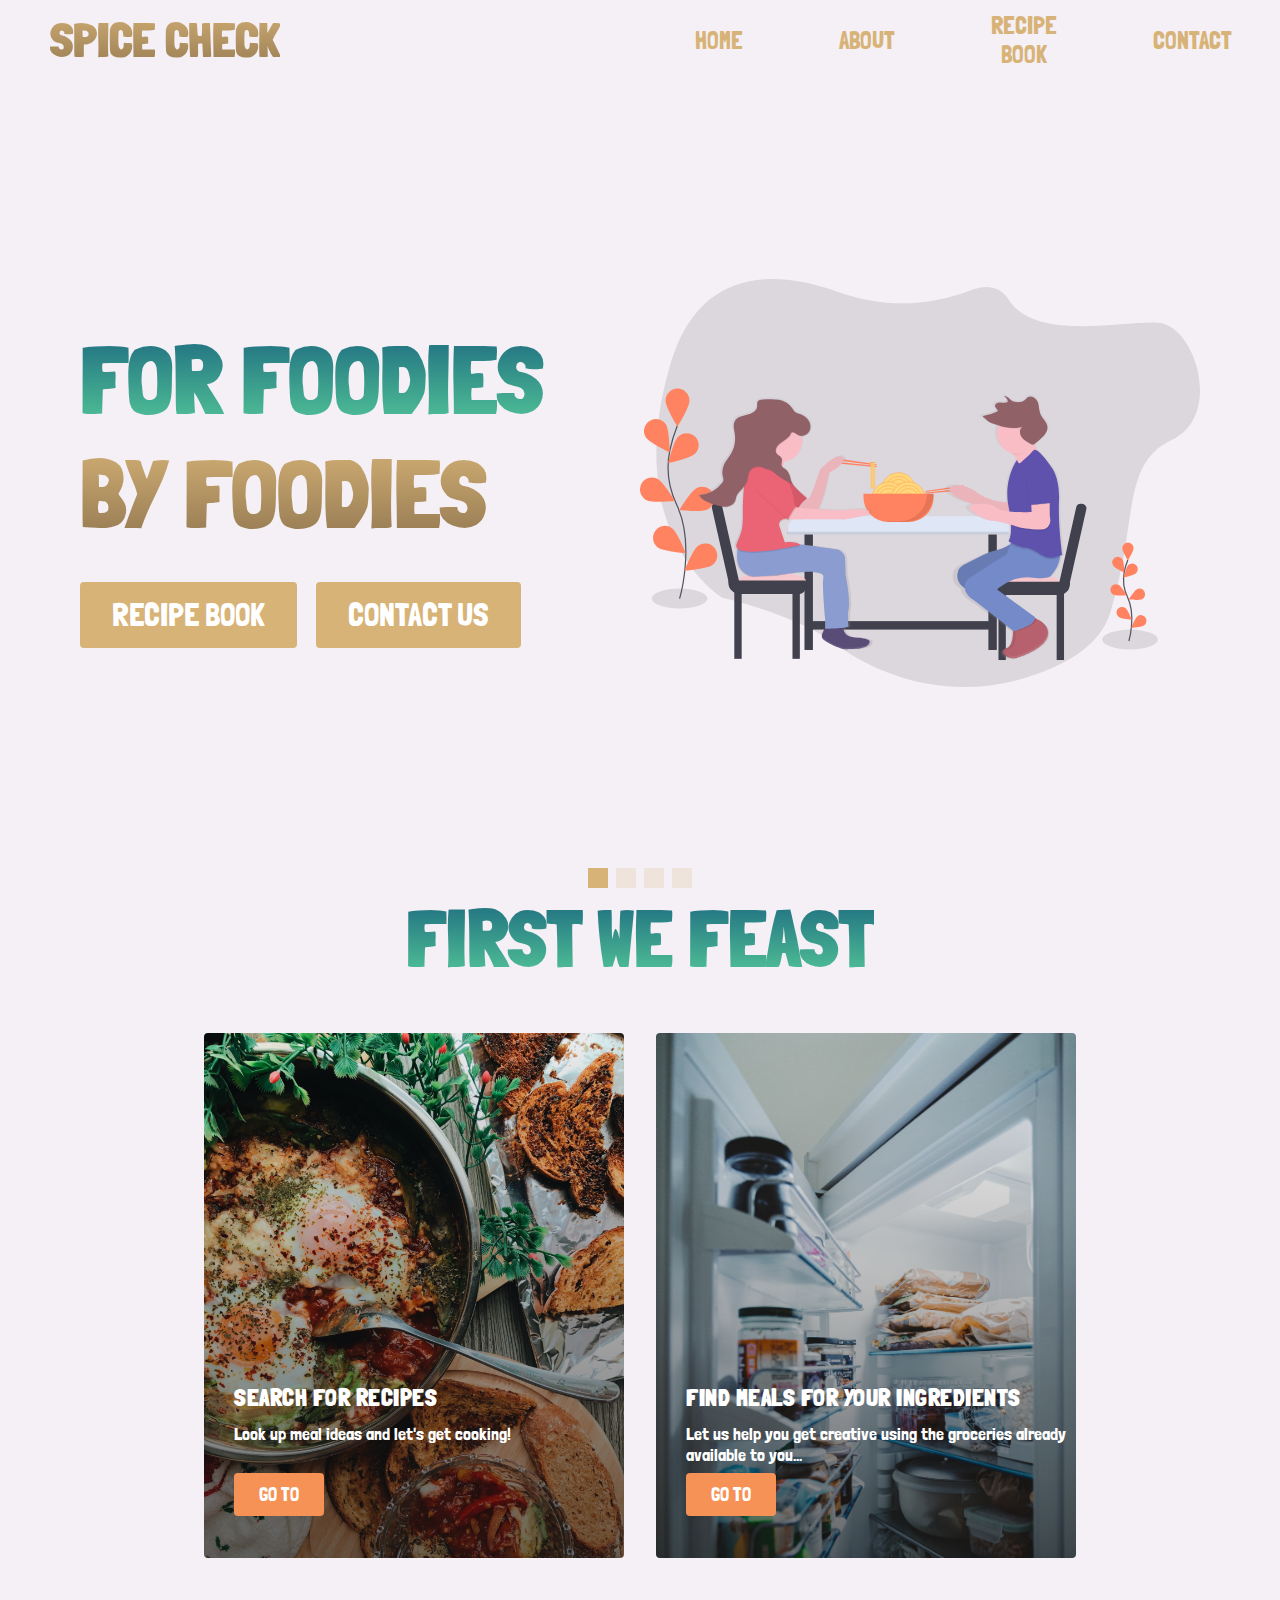
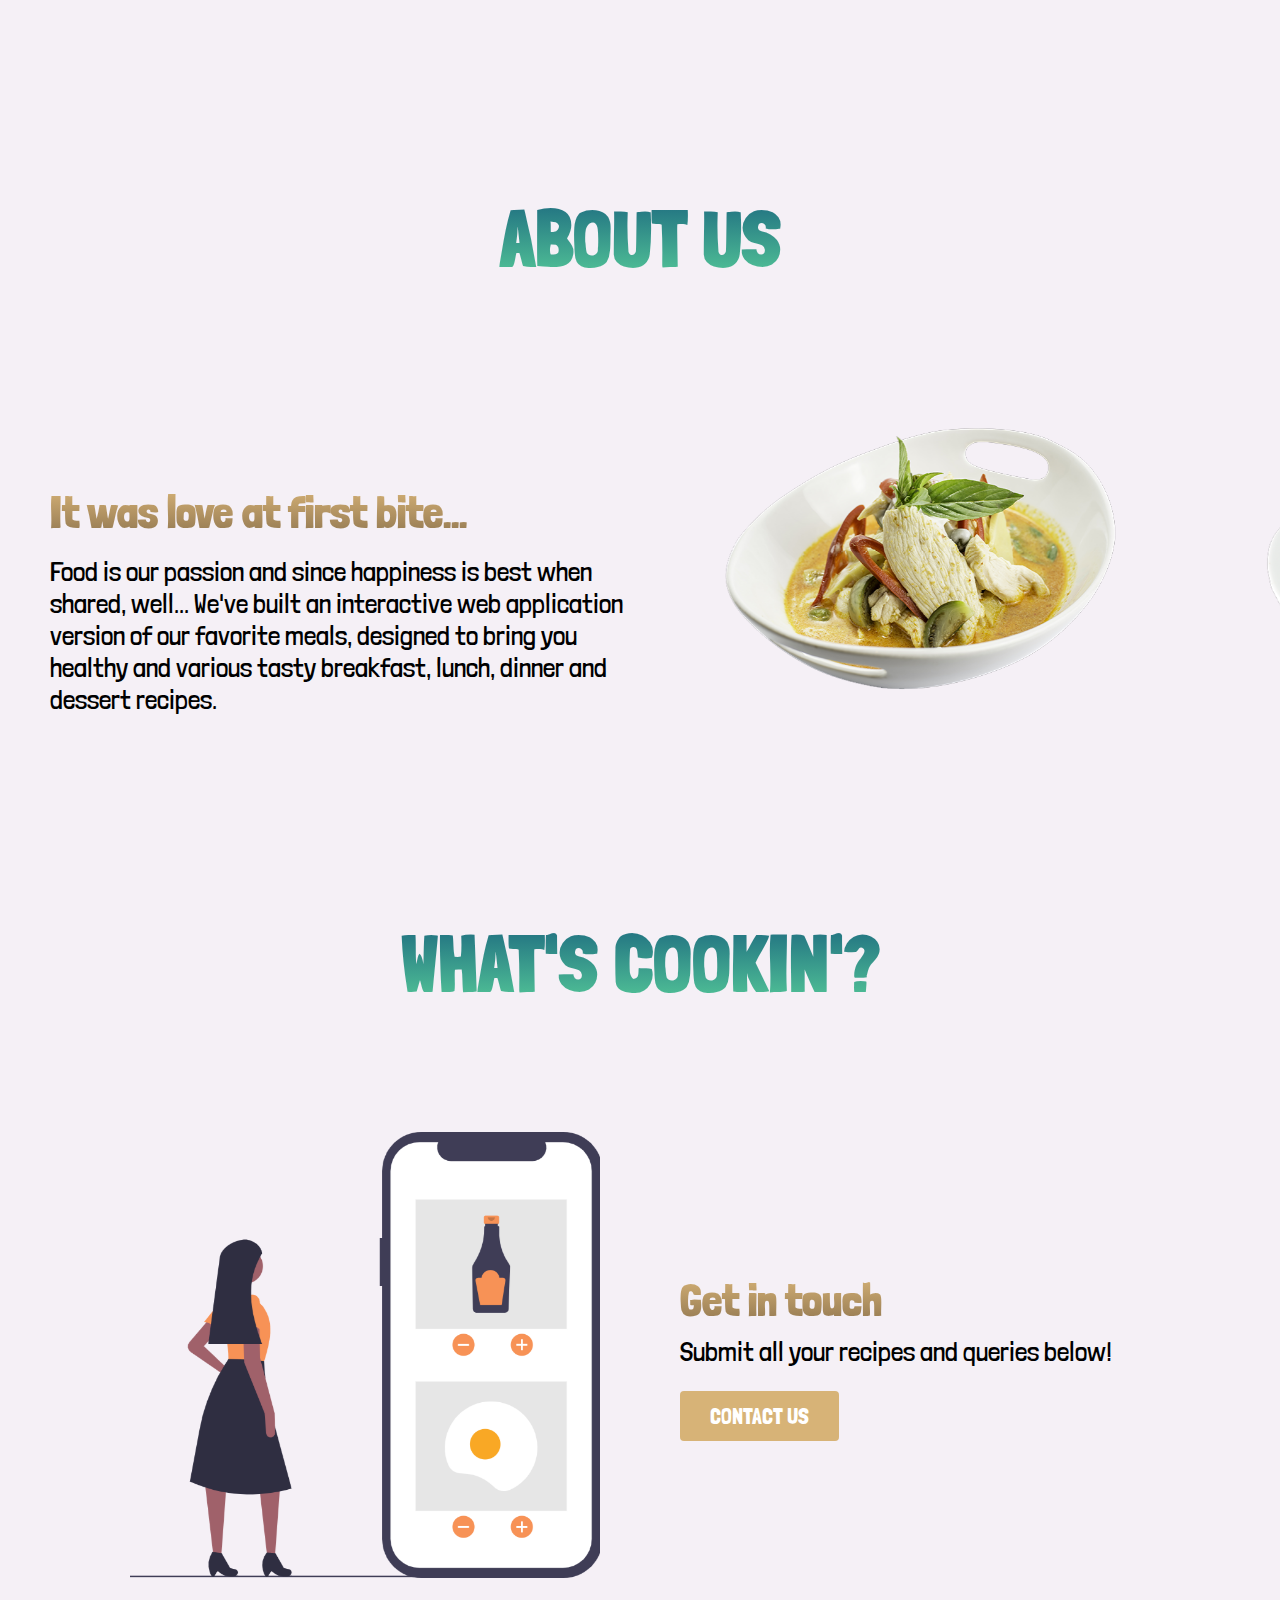
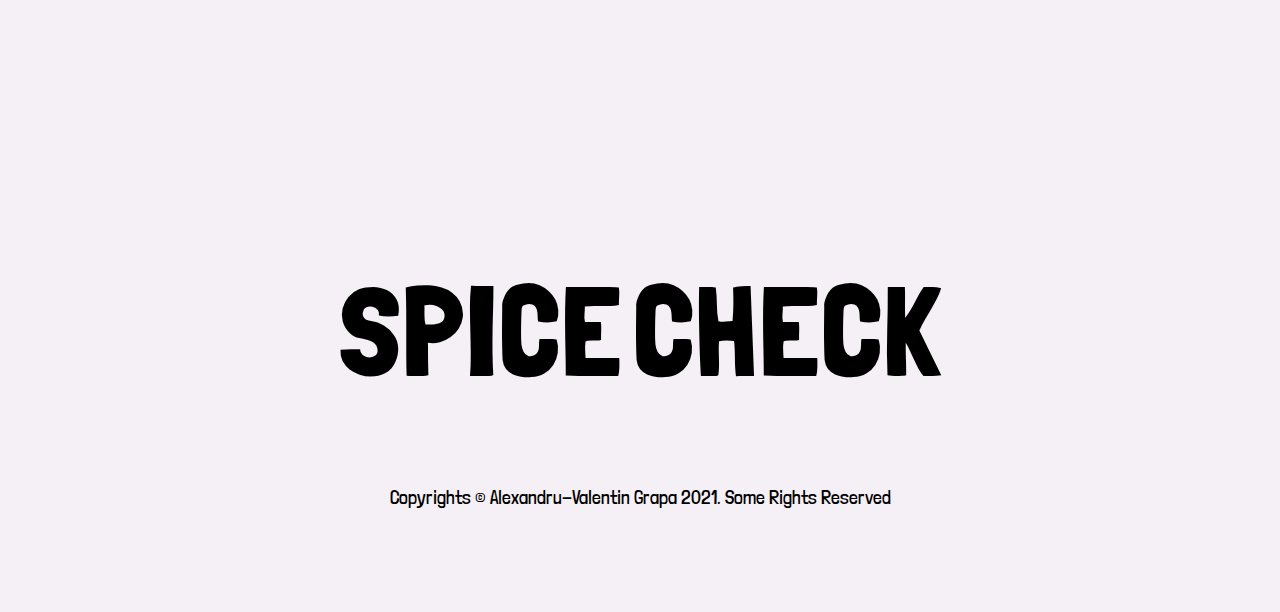
==== index.html @ 56c8af5b "Further fix more broken links" ====
<!DOCTYPE html>
<html lang="en-US">

<head>
    <meta charset="UTF-8">
    <meta http-equiv="X-UA-Compatible" content="IE=edge" />
    <meta name="viewport" content="width=device-width, initial-scale=1.0">
    <link rel="stylesheet" href="assets/css/style.css">
    <link rel="stylesheet" href="https://use.fontawesome.com/releases/v5.15.2/css/all.css"
        integrity="sha384-vSIIfh2YWi9wW0r9iZe7RJPrKwp6bG+s9QZMoITbCckVJqGCCRhc+ccxNcdpHuYu" crossorigin="anonymous" />
    <link href="https://fonts.googleapis.com/css2?family=Londrina+Solid:wght@100;300;400;900&display=swap"
        rel="stylesheet">
    <link rel="stylesheet" href="https://unpkg.com/swiper/swiper-bundle.min.css" />
    <link rel="shortcut icon" href="assets/images/pepper-hot-solid.ico" type="image/x-icon">
    <title>Spice Check - Home</title>
</head>

<body>
    <!-- NAVBAR SECTION -->
    <nav class="navbar">
        <div class="navbar__container">
            <a href="#main" id="navbar__logo">SPICE <i class="fas fa-pepper-hot"></i> CHECK</a>
            <div class="navbar__toggle" id="mobile__menu">
                <span class="bar"></span>
                <span class="bar"></span>
                <span class="bar"></span>
            </div>
        </div>
        <ul class="navbar__menu">
            <li class="navbar__item">
                <a href="#main" class="navbar__links">Home</a>
            </li>
            <li class="navbar__item">
                <a href="#about" class="navbar__links">About</a>
            </li>
            <li class="navbar__item">
                <a href="recipe.html" class="navbar__links">Recipe Book</a>
            </li>
            <li class="navbar__item">
                <a href="contact.html" class="navbar__links">Contact</a>
            </li>
        </ul>
    </nav>

    <!-- HERO SECTION -->
    <section class="main" id="main">
        <div class="main__container">
            <div class="main__content">
                <h1>For foodies</h1>
                <h2>By foodies</h2>
                <button class="main__btn">
                    <a href="recipe.html">Recipe Book</a>
                </button>
                <button class="main__btn">
                    <a href="#contact">Contact Us</a>
                </button>
            </div>
            <div class="main__content__img">
                <img src="assets/images/hero-img.svg" alt="Dining People" id="main__img">
            </div>
        </div>
    </section>

    <!-- SERVICES SECTION -->
    <section class="services" id="services">
        <h1>FIRST WE FEAST</h1>
        <div class="services__container">
            <div class="services__card">
                <h2>SEARCH FOR RECIPES</h2>
                <p>Look up meal ideas and let's get cooking!</p>
                <button class="services__btn">
                    <a href="recipe.html">GO TO</a>
                </button>
            </div>

            <div class="services__card">
                <h2>FIND MEALS FOR YOUR INGREDIENTS</h2>
                <p>Let us help you get creative using the groceries already<br> available to you...</p>
                <button class="services__btn">
                    <a href="recipe.html">GO TO</a>
                </button>
            </div>
        </div>
    </section>

    <!-- ABOUT SECTION -->
    <section class="about" id="about">
        <h1>ABOUT US</h1>
        <div class="about__container">
            <div class="about__content">
                <h2>It was love at first bite...</h2>

                <p>Food is our passion and since happiness is best when shared, well...
                    We've built an interactive web application version of our favorite
                    meals, designed to bring you healthy and various tasty breakfast, lunch, dinner and dessert recipes.
                </p>
            </div>
            <div class="about__content__swiper">
                <div class="swiper-container">
                    <div class="swiper-wrapper">
                        <div class="swiper-slide"><img src="assets/images/1.png" alt="Dish"></div>
                        <div class="swiper-slide"><img src="assets/images/2.png" alt="Dish"></div>
                        <div class="swiper-slide"><img src="assets/images/3.png" alt="Dish"></div>
                        <div class="swiper-slide"><img src="assets/images/4.png" alt="Dish"></div>
                    </div>
                </div>
                <div class="swiper-pagination"></div>
            </div>
        </div>
    </section>

    <!-- CONTACT SECTION -->

    <section class="contact" id="contact">
        <h1>WHAT'S COOKIN'?</h1>
        <div class="contact__container">
            <div class="contact__content__img">
                <img src="assets/images/contact.png" alt="Food Mobile App" class="contact_image">
            </div>
            <div class="contact__content">
                <h2>Get in touch</h2>
                <p>Submit all your recipes and queries below!</p>
                <button class="contact__btn">
                    <a href="contact.html">CONTACT US</a>
                </button>
            </div>
        </div>

    </section>

    <!-- FOOTER SECTION -->
    <section class="footer" id="footer">
        <div class="footer__container">
            <div class="social__media">
                <div class="social__media__container">
                    <div class="social__icons">
                        <a href="https://www.facebook.com/" class="social__icon__link" target="_blank">
                            <i class="fab fa-facebook"></i>
                            <a href="https://www.instagram.com/" class="social__icon__link" target="_blank">
                                <i class="fab fa-instagram"></i>
                            </a>
                            <a href="https://www.twitter.com/" class="social__icon__link" target="_blank">
                                <i class="fab fa-twitter"></i>
                            </a>
                            <a href="https://www.youtube.com/" class="social__icon__link" target="_blank">
                                <i class="fab fa-youtube"></i>
                            </a>
                        </a>
                    </div>
                </div>
                <div class="footer__logo">
                        <a href="#main" id="footer__logo">
                            SPICE <i class="fas fa-pepper-hot"></i> CHECK</a>
                    </div>
                <p class="copy__rights">Copyrights © Alexandru-Valentin Grapa 2021. Some Rights Reserved</p>
            </div>
        </div>

    </section>

    <script src="assets/js/script.js"></script>
    <script src="https://unpkg.com/swiper/swiper-bundle.min.js"></script>
    <!--Vertical Swiper Credits:
    https://github.com/nolimits4web/Swiper/blob/master/demos/090-vertical.html
    -->
    <script>
        var swiper = new Swiper('.swiper-container', {
            direction: 'horizontal',
            pagination: {
                el: '.swiper-pagination',
                clickable: true,
            },
            loop: true,
        });
    </script>
</body>

</html>
---- assets/css/style.css ----
/* ------------------------ INDEX.HTML ------------------------ */
/* ------------------------------------------------------------- */
* {
    box-sizing: border-box;
    margin: 0;
    padding: 0;
    font-family: 'Londrina Solid', cursive;
    scroll-behavior: smooth;
}

/* NAVIGATION BAR */

.navbar {
    background: #F5F0F6;
    height: 80px;
    display: flex;
    justify-content: center;
    align-items: center;
    font-size: 1.2rem;
    position: sticky;
    top: 0;
    z-index: 999;
}

.navbar__container {
    display: flex;
    justify-content: space-between;
    height: 80px;
    z-index: 1;
    width: 100%;
    max-width: 1300px;
    margin: 0 auto;
    padding: 0 50px;
}

#navbar__logo {
    font-weight: 700;
    background-color: #8F754F;
    background-image: linear-gradient(to top, #8F754F 0%, #D7B377 100%); 
    background-size: 100%;
    -webkit-background-clip: text;
    -moz-background-clip: text;
    -webkit-text-fill-color: transparent;
    -moz-text-fill-color: transparent;
    display: flex;
    align-items: center;
    cursor: pointer;
    text-decoration: none;
    font-size: 3rem;
}

.fa-pepper-hot {
    margin: 0 0.3rem;
}

.navbar__menu {
    display: flex;
    align-items: center;
    list-style: none;
    text-align: center;
}

.navbar__item {
    height: 80px;
}

.navbar__links {
    text-transform: uppercase;
    font-weight: 400;
    color: #D7B377;
    font-size: 1.5rem;
    display: flex;
    align-items: center;
    justify-content: center;
    text-decoration: none;
    padding: 0 3rem;
    height: 100%;
}

.navbar__links:hover {
    color: #8F754F;
    transition: all 0.4s ease;
}


/* NAVBAR - MEDIA QUERIES */

@media screen and (max-width: 960px) {
    .navbar__container {
        display: flex;
        justify-content: center;
        height: 80px;
        z-index: 1;
        width: 100%;
        max-width: 1300px;
        padding: 0;
    }

    .navbar__menu {
        background: #F5F0F6;
        display: grid;
        grid-template-columns: auto;
        margin: 0;
        width: 100%;
        top: 0;
        position: absolute;
        top: -1000px;
        opacity: 0;
        transition: all 0.5s ease;
        height: 50vh;
        z-index: -1;
    }

    .navbar__menu.active {
        background: #F5F0F6;
        top: 100%;
        opacity: 1;
        transition: all 0.5s ease;
        z-index: 99;
        height: 60vh;
        font-size: 1.6rem;
    }

    #navbar__logo {
        padding-left: 25px;
    }

    .navbar__toggle .bar {
        width: 30px;
        height: 4px;
        margin: 5px auto;
        transition: all 0.3s ease-in-out;
        background-color: #D7B377;
    }

    .navbar__item {
        width: 100%;
    }

    .navbar__links {
        text-align: center;
        padding: 2rem;
        width: 100%;
        display: table;
        justify-content: center;
    }

    #mobile__menu {
        position: absolute;
        top: 20%;
        left: 5%;
        transform: translate(5%, 20%);
    }

    .navbar__toggle .bar {
        display: block;
        cursor: pointer;
    }

    /*  Function to turn the hamburger menu bars into a cross when actioned;
    credits: https://www.geeksforgeeks.org/how-to-convert-the-hamburger-icon-of-navigation-menu-to-x-on-click/ */

    #mobile__menu.is-active .bar:nth-child(2) {
        opacity: 0;
    }

    #mobile__menu.is-active .bar:nth-child(1) {
        transform: translateY(9px) rotate(45deg);
    }

    #mobile__menu.is-active .bar:nth-child(3) {
        transform: translateY(-9px) rotate(-45deg);
    }
}

@media screen and (max-width: 568px) {
    #navbar__logo {
        font-size: 2.2rem;
    }
}

/* HERO SECTION */

.main {
    background-color: #F5F0F6;
}

.main__container {
    display: grid;
    grid-template-columns: 1fr 1fr;
    align-items: center;
    justify-self: center;
    margin: 0 auto;
    height: 90vh;
    background-color: #F5F0F6;
    z-index: 1;
    width: 100%;
    max-width: 1300px;
    padding: 0 80px;
}

.main__content h1 {
    text-transform: uppercase;
    font-size: 6rem;
    background-color: #57CC99;
    background-image: linear-gradient(to top, #57CC99 0%, #19647E 100%);
    background-size: 100%;
    -webkit-background-clip: text;
    -moz-background-clip: text;
    -webkit-text-fill-color: transparent;
    -moz-text-fill-color: transparent;
}

.main__content h2 {
    text-transform: uppercase;
    font-size: 6rem;
    background-color: #8F754F;
    background-image: linear-gradient(to top, #8F754F 0%, #D7B377 100%); 
    background-size: 100%;
    -webkit-background-clip: text;
    -moz-background-clip: text;
    -webkit-text-fill-color: transparent;
    -moz-text-fill-color: transparent;
}

.main__btn {
    text-transform: uppercase;
    font-size: 2rem;
    background-image: linear-gradient(to top, #D7B377 0%, #D7B377 100%);
    padding: 14px 32px;
    border: none;
    border-radius: 4px;
    color: #fff;
    margin-top: 2rem;
    margin-right: 1rem;
    cursor: pointer;
    position: relative;
    transition: all 0.3s;
    outline: none;
}

.main__btn a {
    position: relative;
    z-index: 2;
    color: #fff;
    text-decoration: none;
}

.main__btn:after {
    position: absolute;
    content: '';
    top: 0;
    left: 0;
    width: 0;
    height: 100%;
    background: #8F754F;
    transition: all 0.4s;
    border-radius: 4px;
}

.main__btn:hover {
    color: #fff;
}

.main__btn:hover:after {
    width: 100%;
}

.main__content__img {
    text-align: center;
}

#main__img {
    height: 100%;
    width: 100%;
}


/* HERO SECTION - MEDIA QUERIES */

@media screen and (max-width: 768px) {
    .main__container {
        display: grid;
        grid-template-columns: auto;
        align-items: center;
        justify-self: center;
        width: 100%;
        margin: 0 auto;
        height: 90vh;
    }

    .main__content {
        text-align: center;
        margin-bottom: 4rem;
    }

    .main__content h1 {
        font-size: 4.5rem;
        margin-top: 4rem;
    }

    .main__content h2 {
        font-size: 4.5rem;
    }
    
    .main__btn {
        font-size: 1.8rem;
        padding: 12px 36px;
        margin: 1rem 1rem;
    }
}

@media screen and (max-width: 480px) {
    .main__content h1 {
        font-size: 3.5rem;
        margin-top: 4rem;
    }

    .main__content h2 {
        font-size: 3.5rem;
    }

    .main__btn {
        font-size: 1.5rem;
        padding: 10px 32px;
        margin: 1rem 0;
    }
}

/* SERVICES SECTION */

.services {
    background: #F5F0F6;
    display: flex;
    flex-direction: column;
    align-items: center;
    height: 100vh;
}

.services h1 {
    background-color: #57CC99;
    background-image: linear-gradient(to top, #57CC99 0%, #19647E 100%);
    background-size: 100%;
    margin-bottom: 2rem;
    font-size: 5rem;
    -webkit-background-clip: text;
    -moz-background-clip: text;
    -webkit-text-fill-color: transparent;
    -moz-text-fill-color: transparent;
}

.services__container {
    display: flex;
    justify-content: center;
    flex-wrap: wrap;
}

.services__card {
    margin: 1rem;
    height: 525px;
    width: 420px;
    border-radius: 4px;
    background-image: linear-gradient(to bottom, rgba(0,0,0,0) 0%, rgba(17, 17, 17, 0.6) 100%), url("/assets/images/foodpic1.jpg");
    background-size: cover;
    position: relative;
    color: #fff;
}

.services__card:nth-child(2) {
    background-image: linear-gradient(to bottom, rgba(0,0,0,0) 0%, rgba(17, 17, 17, 0.6) 100%), url("/assets/images/foodpic2.jpg");
}

.services h2 {
    position: absolute;
    font-size: 1.5rem;
    letter-spacing: 0.5px;
    top: 350px;
    left: 30px;
}

.services__card p {
    position: absolute;
    font-size: 1.1rem;
    top: 390px;
    left: 30px;
}

.services__btn {
    color: #fff;
    padding: 10px 25px;
    border: none;
    outline: none;
    border-radius: 4px;
    background: #F79256;
    position: absolute;
    top: 440px;
    left: 30px;
    font-size: 1.2rem;
    cursor: pointer;
}

.services__btn a {
    text-decoration: none;
    color: #fff;
}

.services__card:hover {
    transform: scale(1.075);
    transition: 0.2s ease-in;
}

/* SERVICES SECTION - MEDIA QUERIES */
@media screen and (max-width: 960px) {
    .services {
        height: 1450px; 
    }

    .services__card {
        margin: 2rem;
    }

    .services__container {
        display: inline-block;
    }

    .services h1 {
        margin-top: 10rem;
    }
}

@media screen and (max-width: 768px) {
    .services h1 {
        font-size: 4rem;
    }
}

@media screen and (max-width: 480px) {
    .services {
        height: 1400px;
    }

    .services h1 {
        font-size: 3rem;
    }

    .services h2 {
        font-size: 1.3rem;
    }

    .services p {
        font-size: 1rem;
    }

    .services__card {
        width: 350px;
        margin: 2rem 0;
    }
}

/* ABOUT SECTION */

.about {
    background-color: #F5F0F6;
}

.about h1 {
    background-color: #57CC99;
    background-image: linear-gradient(to top, #57CC99 0%, #19647E 100%);
    background-size: 100%;
    font-size: 5rem;
    text-align: center;
    -webkit-background-clip: text;
    -moz-background-clip: text;
    -webkit-text-fill-color: transparent;
    -moz-text-fill-color: transparent;
}

.about__container {
    display: grid;
    grid-template-columns: 1fr 1fr;
    align-items: center;
    justify-self: center;
    margin: 0 auto;
    height: 70vh;
    background-color: #F5F0F6;
    z-index: 1;
    width: 100%;
    max-width: 1300px;
    padding: 0 50px;
}

.about__content {
    display: inline-flexbox;
    margin: 0 auto;
    position: relative;
    width: 100%;
}

.about__content h2 {
    background-color: #8F754F;
    background-image: linear-gradient(to top, #8F754F 0%, #D7B377 100%); 
    background-size: 100%;
    font-size: 2.8rem;
    margin-bottom: 1rem;
    -webkit-background-clip: text;
    -moz-background-clip: text;
    -webkit-text-fill-color: transparent;
    -moz-text-fill-color: transparent;
}

.about__content p {
    text-align: left;
    font-weight: 300;
    font-size: 1.7rem;
    color: #000;
}

.about__content__swiper {
    display: flex;
    align-items: center;
    justify-content: center;
    width: 560px;
    height: 420px;
}

.about__content__swiper .swiper-pagination {
    margin-top: 360px;
}


/* SWIPER CONTAINER
(credits: https://github.com/nolimits4web/Swiper/blob/master/demos/090-vertical.html) */
.swiper-container {
      width: 100%;
      height: 100%;
    }

    .swiper-container img {
      max-width: 90%;
      max-height: 90%;
    }

    .swiper-slide {
      text-align: center;
      font-size: 18px;

      /* Center slide text vertically */
      display: -webkit-box;
      display: -ms-flexbox;
      display: -webkit-flex;
      display: flex;
      -webkit-box-pack: center;
      -ms-flex-pack: center;
      -webkit-justify-content: center;
      justify-content: center;
      -webkit-box-align: center;
      -ms-flex-align: center;
      -webkit-align-items: center;
      align-items: center;
    }


.swiper-pagination .swiper-pagination-bullet {
    width: 20px;
    height: 20px;
    display: inline-block;
    border-radius: 0px;
    background: #D7B377;
    outline: none;
    border: none;
    margin: 0 1rem;
}

/* ABOUT SECTION - MEDIA QUERIES */

@media screen and (max-width: 960px) {
    .about__container {
        display: grid;
        grid-template-columns: auto;
        align-items: center;
        justify-content: center;
        width: 100%;
        margin: 0 auto;
        height: 90vh;
    }

    .about__content {
        text-align: center;
        max-width: 60%;
    }

    .about__content p {
        text-align: center;
    }

    .about h1 {
        margin-bottom: 32px;
    }

    .about h2 {
        font-size: 2.6rem;
    }

    .about__content__swiper {
        display: flex;
        justify-self: center;
    }
}

@media screen and (max-width: 768px) {
    .about {
        height: 900px;
    }
    
    .about h1 {
        font-size: 4rem;
    }

    .about h2 {
        font-size: 2.4rem;
    }

    .about__content__swiper {
    width: 500px;
    height: 360px;
    }

    .swiper-pagination .swiper-pagination-bullet {
        width: 18px;
        height: 18px;
    }
}

@media screen and (max-width: 480px) {
    .about h1 {
        font-size: 3rem;
    }

    .about__container {
        padding: 0;
    }

    .about__content h2 {
        font-size: 2.2rem;
    }

    .about__content p {
        font-size: 1.4rem;
    }
    
    .about__content__swiper {
        width: 380px;
        height: 240px;
    }

    .swiper-container img {
        width: 80%;
        height: 80%;
    }

    .swiper-pagination .swiper-pagination-bullet {
        width: 14px;
        height: 14px;
        margin: 0 0.6rem;
    }
}

/* CONTACT SECTION */

.contact {
    background-color: #F5F0F6;
}

.contact h1 {
    background-color: #57CC99;
    background-image: linear-gradient(to top, #57CC99 0%, #19647E 100%);
    background-size: 100%;
    margin-bottom: 2rem;
    font-size: 5rem;
    text-align: center;
    -webkit-background-clip: text;
    -moz-background-clip: text;
    -webkit-text-fill-color: transparent;
    -moz-text-fill-color: transparent;
}

.contact__container {
    display: grid;
    grid-template-columns: 1fr 1fr;
    align-items: center;
    justify-self: center;
    margin: 0 auto;
    height: 70vh;
    background-color: #F5F0F6;
    z-index: 1;
    width: 100%;
    max-width: 1300px;
    padding: 0 50px;
}

.contact__content__img {
    text-align: right;
}

.contact__content__img img {
    width: 80%;
    height: 80%;
    margin-right: 40px;
}

.contact__content {
    display: inline-flexbox;
    margin-left: 40px;
    position: relative;
    width: 100%;
}

.contact__content h2 {
    text-align: left;
    background-color: #8F754F;
    background-image: linear-gradient(to top, #8F754F 0%, #D7B377 100%); 
    background-size: 100%;
    font-size: 2.8rem;
    margin-bottom: 0.5rem;
    -webkit-background-clip: text;
    -moz-background-clip: text;
    -webkit-text-fill-color: transparent;
    -moz-text-fill-color: transparent;
}

.contact__content p {
    text-align: left;
    font-weight: 300;
    font-size: 1.7rem;
    color: #000;
}

.contact__btn {
    text-transform: uppercase;
    font-size: 1.4rem;
    background-color: #D7B377;
    padding: 12px 30px;
    border: none;
    border-radius: 4px;
    color: #fff;
    margin-top: 1.5rem;
    cursor: pointer;
    outline: none;
    transition: 0.35s ease;
}

.contact__btn a {
    color: #fff;
    text-decoration: none;
}

.contact__btn:hover {
    background-color: #8F754F;
    color: #FFF;
}

.contact__btn a:hover {
    background-color: #8F754F;
    color: #FFF;
    transition: all 0.35s ease;
}

/* CONTACT CONTAINER - MEDIA QUERIES */

@media screen and (max-width: 768px) {
    .contact__container {
        display: grid;
        grid-template-columns: auto;
        align-items: center;
        justify-self: center;
        width: 100%;
        margin: 0 auto;
        height: 90vh;
    }

    .contact__content__img {
    text-align: center;
    }

    .contact__content__img img {
        margin-right: 0;
        width: 70%;
        height: 70%;
    }

    .contact__content {
        margin-left: 0;
        text-align: center;
    }
    
    .contact__content h2 {
        text-align: center;
    }

    .contact__content p {
        text-align: center;
    }

    .contact h1 {
        font-size: 4rem;
    }
}

@media screen and (max-width: 480px) {
    .contact h1 {
        font-size: 3rem;
    }

    .contact__content h2 {
        font-size: 2.2rem;
    }

    .contact__content p {
        font-size: 1.4rem;
    }
}


/* FOOTER SECTION */

.footer {
    background-color: #F5F0F6;
    padding: 4rem 0;
    display: flex;
    flex-direction: column;
    justify-content: center;
    align-items: center;
    height: 60vh;
}

#footer__logo {
    color: #000;
    display: flex;
    align-items: center;
    justify-content: center;
    cursor: pointer;
    text-decoration: none;
    font-size: 8rem;  
    margin: 80px 0; 
}

.social__media {
    width: 100%;
}

.social__media__container {
    display: flex;
    justify-content: center;
    align-items: center;
    width: 100%;
    margin: 0 auto;
}

.social__icon__link {
    color: #000;
    font-size: 3.2rem;
}

.social__icon__link:hover {
    color: #F79256;
    transition: all 0.2s ease;
}

.social__icons {
    display: flex;
    justify-content: space-between;
    align-items: center;
    width: 380px;
}

.copy__rights {
    text-align: center;
    font-size: 1.2rem;
    font-weight: 300;
}

/* FOOTER SECTION - MEDIA QUERIES */

@media screen and (max-width: 768px) {
    #footer__logo {
    font-size: 6rem;  
    margin: 60px 0; 
    }

    .social__icon__link {
    font-size: 2.8rem;
    }
}

@media screen and (max-width: 568px) {
    .footer {
        padding: 2rem 0;
        height: 40vh;
    }

    #footer__logo {
    font-size: 4rem;  
    margin: 40px 0; 
    }

    .social__icon__link {
    font-size: 2.4rem;
    }

    .social__icons {
        width: 260px;
    }

    .copy__rights {
        font-size: 1rem;
    }
}

@media screen and (max-width: 410px) {
    .footer {
        padding: 0;
        height: 30vh;
    }
    #footer__logo {
    font-size: 3rem;  
    margin: 20px 0; 
    }

    .social__icon__link {
    font-size: 2.5rem;
    }

    .social__icons {
        width: 220px;
    }
}

/* ------------------------ RECIPE.HTML ------------------------ */
/* ------------------------------------------------------------- */

#recipe__main {
    background-color: #F5F0F6;
}

.recipe__container {
    min-height: 100vh;
    width: 100%;
    display: flex;
    flex-direction: column;
    justify-content: flex-start;
    align-items: center;
    background-color: #F5F0F6;
    margin: 0 auto;
    padding: 30px 50px;
}

.recipe__container .header {
    text-align: center;
    text-transform: uppercase;
    margin-top: 2rem;
    font-size: 4.2rem;
    background-color: #57CC99;
    background-image: linear-gradient(to top, #57CC99 0%, #19647E 100%);
    background-size: 100%;
    -webkit-background-clip: text;
    -moz-background-clip: text;
    -webkit-text-fill-color: transparent;
    -moz-text-fill-color: transparent;
    transition: margin 600ms, font-size 600ms;
}

.recipe__container form {
    display: flex;
    align-items: center;
    width: 100%;
    max-width: 320px;
    margin-top: 10px;
    background-color: transparent;
    border-radius: 0px;
    border: none;
    border-bottom: 1.5px solid #000;
}

.recipe__container input {
    width: 100%;
    background-color: transparent;
    padding: 10px 0;
    border: none;
    outline: none;
    font-size: 1.8rem;
}

.recipe__container .fa-search {
    font-size: 1.8rem;
    color: rgb(168, 168, 168);
}

.recipe__container h3 {
    text-align: center;
    font-size: 2.5rem;
    margin-top: 20px;
}


/* RECIPE CONTAINER -- BEFORE */

.recipe__container.before {
    min-height: 100vh;
    width: 100%;
    display: flex;
    flex-direction: column;
    justify-content: flex-start;
    align-items: center;
    background-color: #F5F0F6;
    margin: 0 auto;
    padding: 30px 50px;
}

.recipe__container.before .header {
    text-align: center;
    text-transform: uppercase;
    margin-top: 10rem;
    font-size: 7rem;
    background-color: #57CC99;
    background-image: linear-gradient(to top, #57CC99 0%, #19647E 100%);
    background-size: 100%;
    -webkit-background-clip: text;
    -moz-background-clip: text;
    -webkit-text-fill-color: transparent;
    -moz-text-fill-color: transparent;
}

.recipe__container.before form {
    display: flex;
    align-items: center;
    width: 100%;
    max-width: 520px;
    margin-top: 20px;
    background-color: transparent;
    border-radius: 0px;
    border: none;
    border-bottom: 1.5px solid #000;
}

.recipe__container.before input {
    width: 100%;
    background-color: transparent;
    padding: 10px 0;
    border: none;
    outline: none;
    font-size: 4rem;
}

.recipe__container input::placeholder {
    color: rgb(168, 168, 168);
}

.recipe__container.before .fa-search {
    font-size: 3rem;
    color: rgb(168, 168, 168);
}

.search__result {
    display: grid;
    grid-gap: 1.5rem;
    grid-template: auto / repeat(auto-fit, minmax(300px, 1fr));
    width: 100%;
}

.search__result__item {
    margin-top: 4rem;
    background-color: rgb(218, 218, 218);
    border-radius: 4px;
    padding: 1rem;
    overflow: hidden;
}

.search__result__item img {
    width: 100%;
    height: 300px;
    border-radius: 4px;
    object-fit: cover;
}

.result__item__details {
    display: flex;
    align-items: center;
    justify-content: space-between;
}

.result__item__details h2 {
    font-size: 1.8rem;
    margin-top: 10px;
}

.result__item__data {
    text-transform: capitalize;
    display: block;
    font-size: 1.2rem;
    margin-top: 10px;
}

.view__btn {
    text-transform: uppercase;
    font-size: 1.1rem;
    background-color: #D7B377;
    padding: 12px 24px;
    border: none;
    border-radius: 4px;
    color: #fff;
    margin-top: 10px;
    cursor: pointer;
    outline: none;
}

.view__btn a {
    color: #fff;
    text-decoration: none;
}

.view__btn:hover {
    background-color: #8F754F;
    color: #FFF;
    transition: all 0.25s ease;
}

.view__btn a:hover {
    background-color: #8F754F;
    color: #FFF;
    transition: all 0.25s ease;
}

/* RECIPE CONTAINER - MEDIA QUERIES */

@media screen and (max-width: 960px) {
    .recipe__container.before .header {    
        margin-top: 8rem;
        font-size: 5rem;
    }
    
    .recipe__container.before form {
        max-width: 420px;
        margin-top: 20px;
    }
    
    .recipe__container.before input {
        padding: 10px 0;
        font-size: 2.5rem;
    }

    .recipe__container.before .fa-search {
        font-size: 2.5rem;
    }
}

/* ------------------------ CONTACT.HTML ------------------------ */
/* ------------------------------------------------------------- */

#contactform__main {
    background-color: #F5F0F6;
    padding: 1rem 0;
    display: flex;
    flex-direction: column;
    justify-content: first-baseline;
    align-items: center;
    height: auto;
    min-height: 90vh;
}

.contactform__container {
    display: flex;
    align-items: center;
    justify-content: center;
    margin-top: 1.5rem;
    height: 70vh;
    background-color: #F5F0F6;
    width: 100%;
    padding: 0 50px;
}

.contact__header {
    background-color: #57CC99;
    background-image: linear-gradient(to top, #57CC99 0%, #19647E 100%);
    background-size: 100%;
    font-size: 5rem;
    text-align: center;
    margin-bottom: 1rem;
    -webkit-background-clip: text;
    -moz-background-clip: text;
    -webkit-text-fill-color: transparent;
    -moz-text-fill-color: transparent;
}

.form__control {
    font-size: 1.7rem;
    margin-bottom: 0.7rem;
  }

.form__control label {
    display: block;
    font-size: 1.7rem;
    margin-bottom: 0.7rem;
  }

.form__control input {
    padding: 10px;
    border-radius: 0px;
    width: 570px;
    background: transparent;
    border: none;
    border-bottom: 1px solid #000;
    font-size: 1.3rem;
    font-weight: 300;
    outline: none;
    color: #333;
  }

.form__control input::placeholder {
    color: rgb(168, 168, 168);
}

.form__control textarea {
        width: 570px;
        background: transparent;
        border-radius: 0px;
        outline: none;
        border: none;
        border-bottom: 1px solid #000;
        padding: 10px;
        height: 140px;
        font-weight: 300;
        font-size: 1.3rem;
        resize: none;
}

.form__control textarea::-webkit-scrollbar {
    background-color: #F5F0F6;
}

.form__control textarea::-webkit-scrollbar-thumb {
    background-color: #000;
}

.form__control textarea::placeholder {
    color: rgb(168, 168, 168);
}

.contactform__container button {
        text-transform: uppercase;
        font-size: 1.3rem;
        background-color: #D7B377;
        padding: 10px 28px;
        border: none;
        border-radius: 4px;
        color: #fff;
        cursor: pointer;
        outline: none;
        transition: 0.35s ease;
}

.contactform__container button:hover {
    background-color: #8F754F;
    color: #FFF;
}

.error {
    color: red;
    font-weight: 300;
    font-size: 1.3rem;
    margin: 6px 0 0 10px;
}

.hide {
    opacity: 0;
}

.form__control input.invalid {
    border-bottom: 1px solid red;
}

.form__control textarea.invalid {
    border-bottom: 1px solid red;
}

.thank__you {
    text-align: center;
    display: inline-block;
}

.thank__you h3 {
    font-size: 2.2rem;
    font-weight: 300;
}

.thank__you p {
    margin-top: 32px;
    font-weight: 300;
    font-size: 1.3rem;
}

.thank__you i {
    margin: 2rem 1rem 0;
    font-size: 3rem;
}

.thank__you a {
    text-decoration: none;
}

/* CONTACT.HTML - MEDIA QUERIES */

@media screen and (max-width: 768px) {
    .contact__header {
        font-size: 4rem;
    }

    .form__control {
        font-size: 1.4rem;
        margin-bottom: 0.4rem;
      }
    
    .form__control label {
        font-size: 1.4rem;
        margin-bottom: 0.4rem;
      }
    
    .form__control input {
        width: 520px;
        font-size: 1.2rem;
      }

    .form__control textarea {
            width: 520px;
            height: 120px;
            font-size: 1.2rem;
    }
    
    .contactform__container button {
            font-size: 1.1rem;
    }
  
    .error {
        font-size: 1.2rem;
        margin: 4px 0 0 10px;
    }
}

@media screen and (max-width: 568px) {
    .contact__header {
        margin-bottom: 1.2rem;
        font-size: 3.2rem;
    }

    .contactform__container {
        margin-top: 0;
    }

    .form__control input {
        width: 360px;
    }

    .form__control textarea {
        width: 360px;
    }

    .thank__you h3 {
        font-size: 1.7rem;
    }

    .thank__you p {
        margin-top: 1.2rem;
        font-size: 1.2rem;
    }

    .thank__you i {
        margin: 1.2rem 0.7rem 0;
        font-size: 2rem;
    }

    .error {
        font-size: 1rem;
        margin: 2px 0 0 10px;
    }
}

@media screen and (max-width: 390px) {
    .contact__header {
        font-size: 2.5rem;
    }

    .form__control input {
        width: 300px;
    }

    .form__control textarea {
        width: 300px;
    }
}
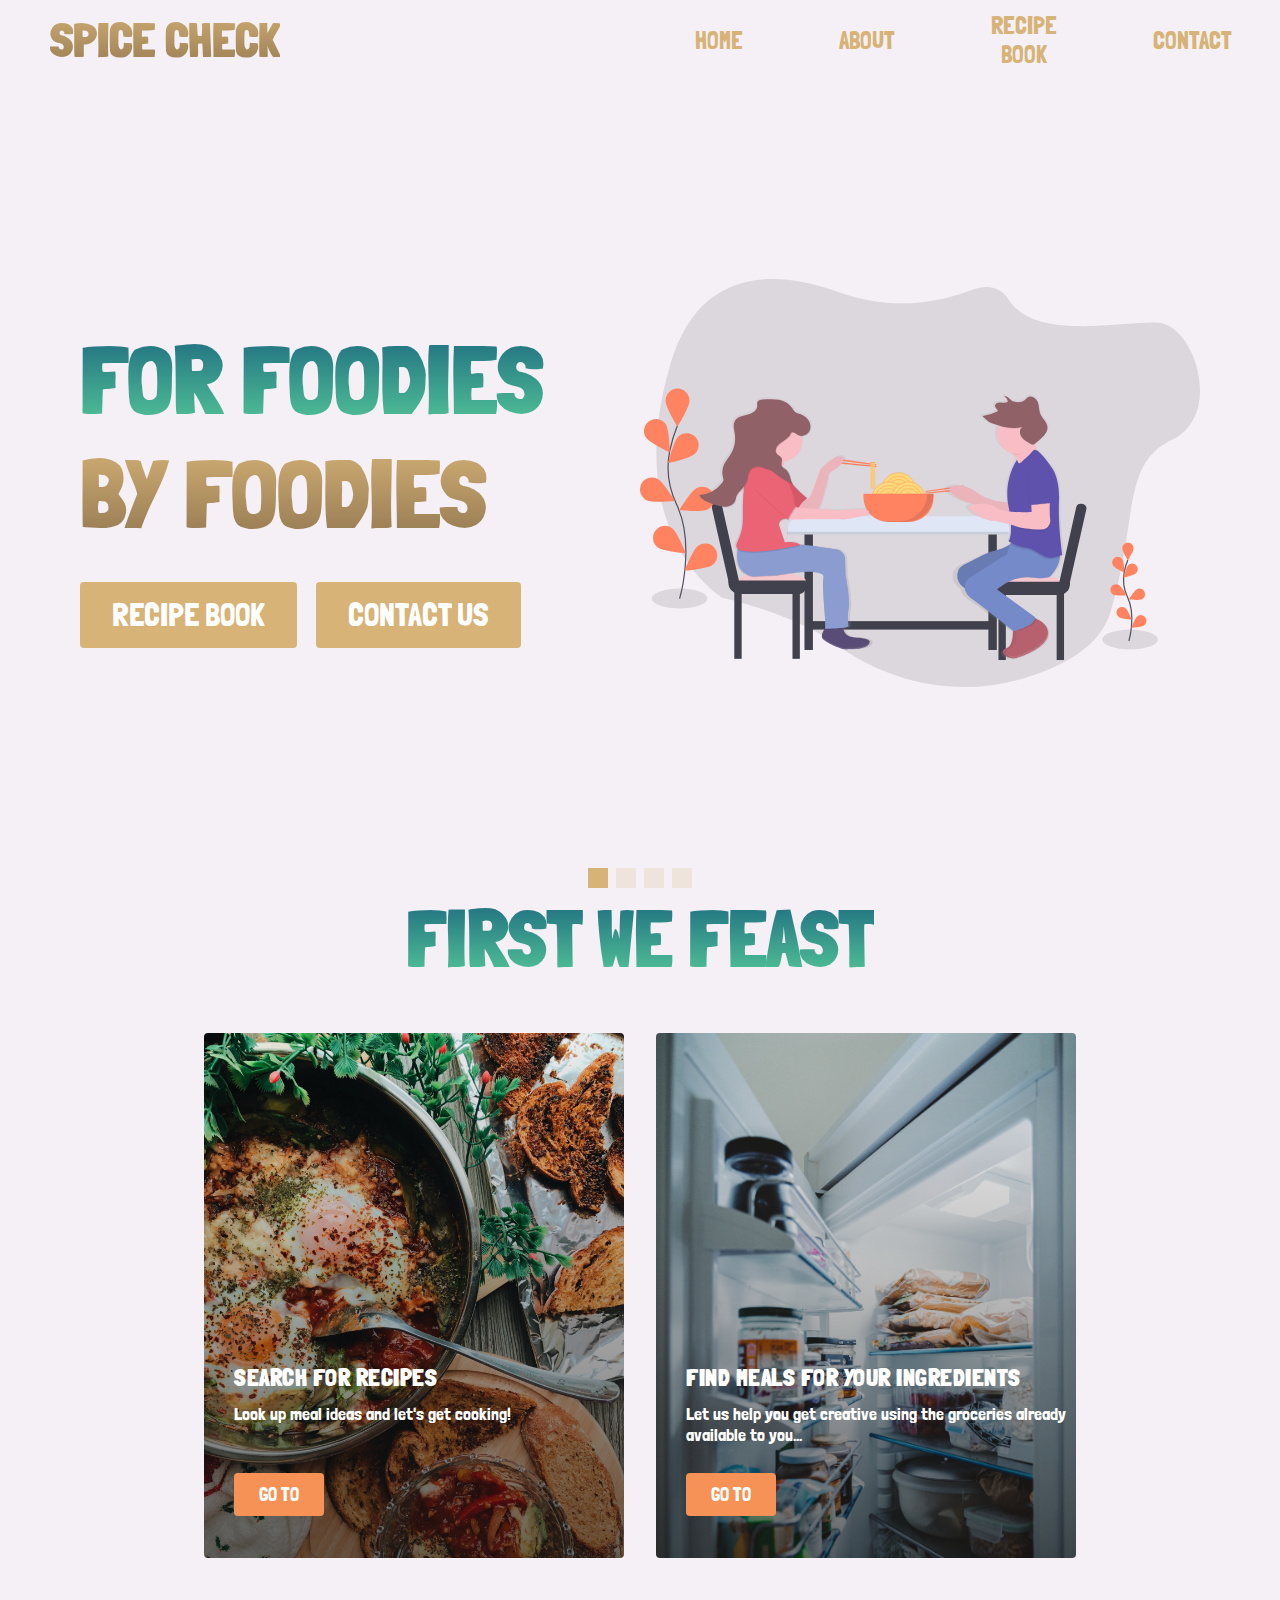
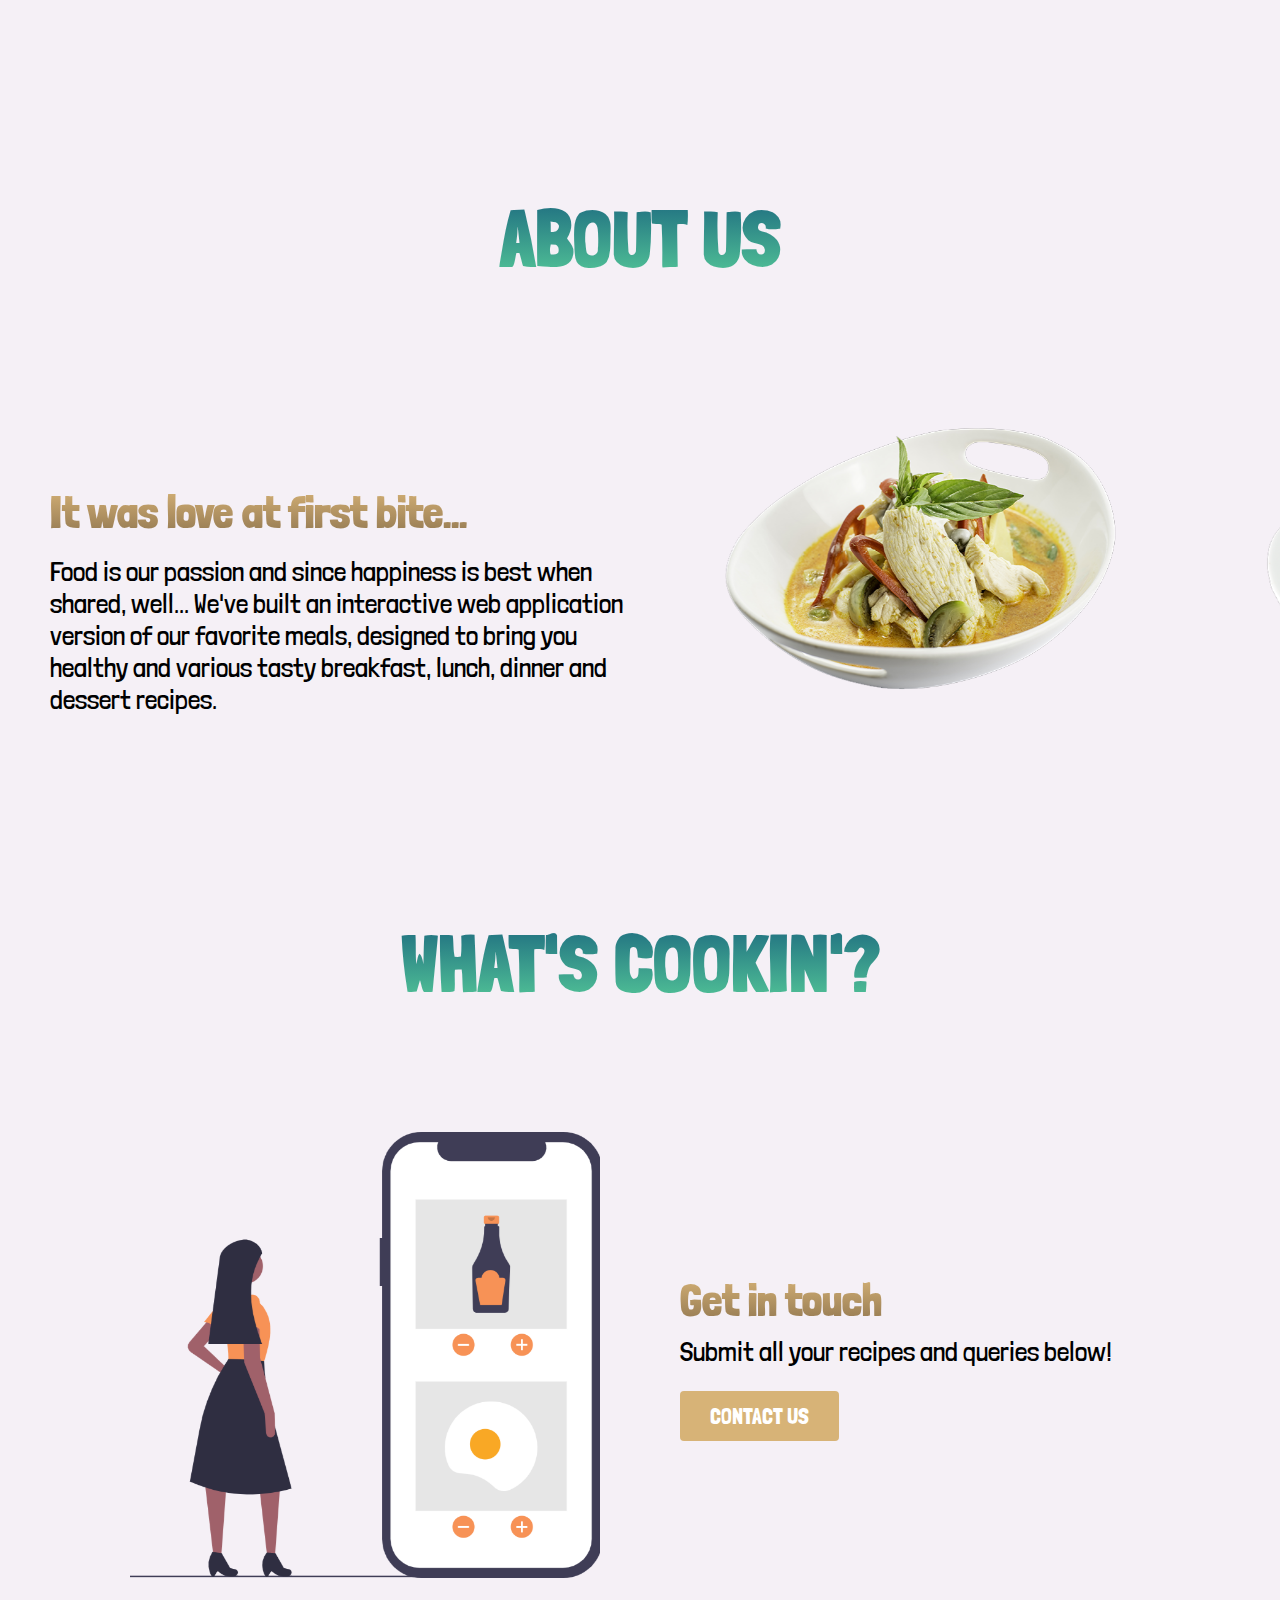
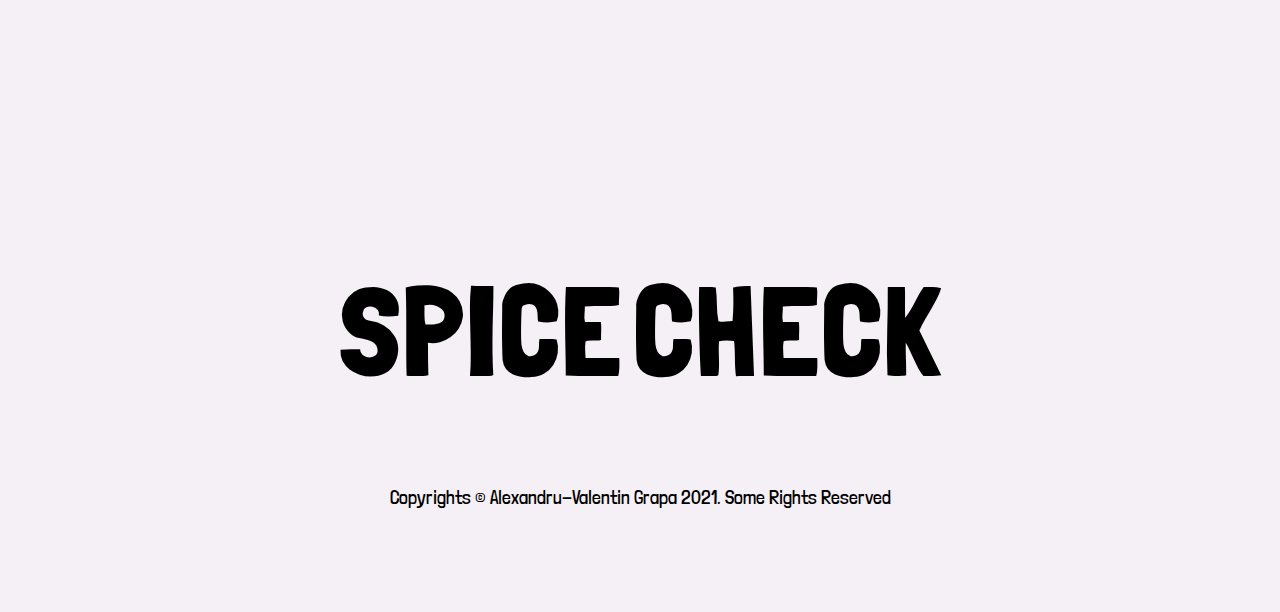
==== commit eaa841a8: "Fix services card image links and adjust styling of titles and paragraphs" ====
--- a/index.html
+++ b/index.html
@@ -1,161 +1,213 @@
 <!DOCTYPE html>
 <html lang="en-US">
-
-<head>
-    <meta charset="UTF-8">
+  <head>
+    <meta charset="UTF-8" />
     <meta http-equiv="X-UA-Compatible" content="IE=edge" />
-    <meta name="viewport" content="width=device-width, initial-scale=1.0">
-    <link rel="stylesheet" href="assets/css/style.css">
-    <link rel="stylesheet" href="https://use.fontawesome.com/releases/v5.15.2/css/all.css"
-        integrity="sha384-vSIIfh2YWi9wW0r9iZe7RJPrKwp6bG+s9QZMoITbCckVJqGCCRhc+ccxNcdpHuYu" crossorigin="anonymous" />
-    <link href="https://fonts.googleapis.com/css2?family=Londrina+Solid:wght@100;300;400;900&display=swap"
-        rel="stylesheet">
-    <link rel="stylesheet" href="https://unpkg.com/swiper/swiper-bundle.min.css" />
-    <link rel="shortcut icon" href="assets/images/pepper-hot-solid.ico" type="image/x-icon">
+    <meta name="viewport" content="width=device-width, initial-scale=1.0" />
+    <link rel="stylesheet" href="assets/css/style.css" />
+    <link
+      rel="stylesheet"
+      href="https://use.fontawesome.com/releases/v5.15.2/css/all.css"
+      integrity="sha384-vSIIfh2YWi9wW0r9iZe7RJPrKwp6bG+s9QZMoITbCckVJqGCCRhc+ccxNcdpHuYu"
+      crossorigin="anonymous"
+    />
+    <link
+      href="https://fonts.googleapis.com/css2?family=Londrina+Solid:wght@100;300;400;900&display=swap"
+      rel="stylesheet"
+    />
+    <link
+      rel="stylesheet"
+      href="https://unpkg.com/swiper/swiper-bundle.min.css"
+    />
+    <link
+      rel="shortcut icon"
+      href="assets/images/pepper-hot-solid.ico"
+      type="image/x-icon"
+    />
     <title>Spice Check - Home</title>
-</head>
-
-<body>
+  </head>
+
+  <body>
     <!-- NAVBAR SECTION -->
     <nav class="navbar">
-        <div class="navbar__container">
-            <a href="#main" id="navbar__logo">SPICE <i class="fas fa-pepper-hot"></i> CHECK</a>
-            <div class="navbar__toggle" id="mobile__menu">
-                <span class="bar"></span>
-                <span class="bar"></span>
-                <span class="bar"></span>
-            </div>
-        </div>
-        <ul class="navbar__menu">
-            <li class="navbar__item">
-                <a href="#main" class="navbar__links">Home</a>
-            </li>
-            <li class="navbar__item">
-                <a href="#about" class="navbar__links">About</a>
-            </li>
-            <li class="navbar__item">
-                <a href="recipe.html" class="navbar__links">Recipe Book</a>
-            </li>
-            <li class="navbar__item">
-                <a href="contact.html" class="navbar__links">Contact</a>
-            </li>
-        </ul>
+      <div class="navbar__container">
+        <a href="#main" id="navbar__logo"
+          >SPICE <i class="fas fa-pepper-hot"></i> CHECK</a
+        >
+        <div class="navbar__toggle" id="mobile__menu">
+          <span class="bar"></span>
+          <span class="bar"></span>
+          <span class="bar"></span>
+        </div>
+      </div>
+      <ul class="navbar__menu">
+        <li class="navbar__item">
+          <a href="#main" class="navbar__links">Home</a>
+        </li>
+        <li class="navbar__item">
+          <a href="#about" class="navbar__links">About</a>
+        </li>
+        <li class="navbar__item">
+          <a href="recipe.html" class="navbar__links">Recipe Book</a>
+        </li>
+        <li class="navbar__item">
+          <a href="contact.html" class="navbar__links">Contact</a>
+        </li>
+      </ul>
     </nav>
 
     <!-- HERO SECTION -->
     <section class="main" id="main">
-        <div class="main__container">
-            <div class="main__content">
-                <h1>For foodies</h1>
-                <h2>By foodies</h2>
-                <button class="main__btn">
-                    <a href="recipe.html">Recipe Book</a>
-                </button>
-                <button class="main__btn">
-                    <a href="#contact">Contact Us</a>
-                </button>
-            </div>
-            <div class="main__content__img">
-                <img src="assets/images/hero-img.svg" alt="Dining People" id="main__img">
-            </div>
-        </div>
+      <div class="main__container">
+        <div class="main__content">
+          <h1>For foodies</h1>
+          <h2>By foodies</h2>
+          <button class="main__btn">
+            <a href="recipe.html">Recipe Book</a>
+          </button>
+          <button class="main__btn">
+            <a href="contact.html">Contact Us</a>
+          </button>
+        </div>
+        <div class="main__content__img">
+          <img
+            src="assets/images/hero-img.svg"
+            alt="Dining People"
+            id="main__img"
+          />
+        </div>
+      </div>
     </section>
 
     <!-- SERVICES SECTION -->
     <section class="services" id="services">
-        <h1>FIRST WE FEAST</h1>
-        <div class="services__container">
-            <div class="services__card">
-                <h2>SEARCH FOR RECIPES</h2>
-                <p>Look up meal ideas and let's get cooking!</p>
-                <button class="services__btn">
-                    <a href="recipe.html">GO TO</a>
-                </button>
-            </div>
-
-            <div class="services__card">
-                <h2>FIND MEALS FOR YOUR INGREDIENTS</h2>
-                <p>Let us help you get creative using the groceries already<br> available to you...</p>
-                <button class="services__btn">
-                    <a href="recipe.html">GO TO</a>
-                </button>
-            </div>
-        </div>
+      <h1>FIRST WE FEAST</h1>
+      <div class="services__container">
+        <div class="services__card">
+          <h2>SEARCH FOR RECIPES</h2>
+          <p>Look up meal ideas and let's get cooking!</p>
+          <button class="services__btn">
+            <a href="recipe.html">GO TO</a>
+          </button>
+        </div>
+
+        <div class="services__card">
+          <h2>FIND MEALS FOR YOUR INGREDIENTS</h2>
+          <p>
+            Let us help you get creative using the groceries already available
+            to you...
+          </p>
+          <button class="services__btn">
+            <a href="recipe.html">GO TO</a>
+          </button>
+        </div>
+      </div>
     </section>
 
     <!-- ABOUT SECTION -->
     <section class="about" id="about">
-        <h1>ABOUT US</h1>
-        <div class="about__container">
-            <div class="about__content">
-                <h2>It was love at first bite...</h2>
-
-                <p>Food is our passion and since happiness is best when shared, well...
-                    We've built an interactive web application version of our favorite
-                    meals, designed to bring you healthy and various tasty breakfast, lunch, dinner and dessert recipes.
-                </p>
+      <h1>ABOUT US</h1>
+      <div class="about__container">
+        <div class="about__content">
+          <h2>It was love at first bite...</h2>
+
+          <p>
+            Food is our passion and since happiness is best when shared, well...
+            We've built an interactive web application version of our favorite
+            meals, designed to bring you healthy and various tasty breakfast,
+            lunch, dinner and dessert recipes.
+          </p>
+        </div>
+        <div class="about__content__swiper">
+          <div class="swiper-container">
+            <div class="swiper-wrapper">
+              <div class="swiper-slide">
+                <img src="assets/images/1.png" alt="Dish" />
+              </div>
+              <div class="swiper-slide">
+                <img src="assets/images/2.png" alt="Dish" />
+              </div>
+              <div class="swiper-slide">
+                <img src="assets/images/3.png" alt="Dish" />
+              </div>
+              <div class="swiper-slide">
+                <img src="assets/images/4.png" alt="Dish" />
+              </div>
             </div>
-            <div class="about__content__swiper">
-                <div class="swiper-container">
-                    <div class="swiper-wrapper">
-                        <div class="swiper-slide"><img src="assets/images/1.png" alt="Dish"></div>
-                        <div class="swiper-slide"><img src="assets/images/2.png" alt="Dish"></div>
-                        <div class="swiper-slide"><img src="assets/images/3.png" alt="Dish"></div>
-                        <div class="swiper-slide"><img src="assets/images/4.png" alt="Dish"></div>
-                    </div>
-                </div>
-                <div class="swiper-pagination"></div>
-            </div>
-        </div>
+          </div>
+          <div class="swiper-pagination"></div>
+        </div>
+      </div>
     </section>
 
     <!-- CONTACT SECTION -->
 
     <section class="contact" id="contact">
-        <h1>WHAT'S COOKIN'?</h1>
-        <div class="contact__container">
-            <div class="contact__content__img">
-                <img src="assets/images/contact.png" alt="Food Mobile App" class="contact_image">
-            </div>
-            <div class="contact__content">
-                <h2>Get in touch</h2>
-                <p>Submit all your recipes and queries below!</p>
-                <button class="contact__btn">
-                    <a href="contact.html">CONTACT US</a>
-                </button>
-            </div>
-        </div>
-
+      <h1>WHAT'S COOKIN'?</h1>
+      <div class="contact__container">
+        <div class="contact__content__img">
+          <img
+            src="assets/images/contact.png"
+            alt="Food Mobile App"
+            class="contact_image"
+          />
+        </div>
+        <div class="contact__content">
+          <h2>Get in touch</h2>
+          <p>Submit all your recipes and queries below!</p>
+          <button class="contact__btn">
+            <a href="contact.html">CONTACT US</a>
+          </button>
+        </div>
+      </div>
     </section>
 
     <!-- FOOTER SECTION -->
     <section class="footer" id="footer">
-        <div class="footer__container">
-            <div class="social__media">
-                <div class="social__media__container">
-                    <div class="social__icons">
-                        <a href="https://www.facebook.com/" class="social__icon__link" target="_blank">
-                            <i class="fab fa-facebook"></i>
-                            <a href="https://www.instagram.com/" class="social__icon__link" target="_blank">
-                                <i class="fab fa-instagram"></i>
-                            </a>
-                            <a href="https://www.twitter.com/" class="social__icon__link" target="_blank">
-                                <i class="fab fa-twitter"></i>
-                            </a>
-                            <a href="https://www.youtube.com/" class="social__icon__link" target="_blank">
-                                <i class="fab fa-youtube"></i>
-                            </a>
-                        </a>
-                    </div>
-                </div>
-                <div class="footer__logo">
-                        <a href="#main" id="footer__logo">
-                            SPICE <i class="fas fa-pepper-hot"></i> CHECK</a>
-                    </div>
-                <p class="copy__rights">Copyrights © Alexandru-Valentin Grapa 2021. Some Rights Reserved</p>
+      <div class="footer__container">
+        <div class="social__media">
+          <div class="social__media__container">
+            <div class="social__icons">
+              <a
+                href="https://www.facebook.com/"
+                class="social__icon__link"
+                target="_blank"
+              >
+                <i class="fab fa-facebook"></i>
+              </a>
+              <a
+                href="https://www.instagram.com/"
+                class="social__icon__link"
+                target="_blank"
+              >
+                <i class="fab fa-instagram"></i>
+              </a>
+              <a
+                href="https://www.twitter.com/"
+                class="social__icon__link"
+                target="_blank"
+              >
+                <i class="fab fa-twitter"></i>
+              </a>
+              <a
+                href="https://www.youtube.com/"
+                class="social__icon__link"
+                target="_blank"
+              >
+                <i class="fab fa-youtube"></i>
+              </a>
             </div>
-        </div>
-
+          </div>
+          <div class="footer__logo">
+            <a href="#main" id="footer__logo">
+              SPICE <i class="fas fa-pepper-hot"></i> CHECK</a
+            >
+          </div>
+          <p class="copy__rights">
+            Copyrights © Alexandru-Valentin Grapa 2021. Some Rights Reserved
+          </p>
+        </div>
+      </div>
     </section>
 
     <script src="assets/js/script.js"></script>
@@ -164,15 +216,14 @@
     https://github.com/nolimits4web/Swiper/blob/master/demos/090-vertical.html
     -->
     <script>
-        var swiper = new Swiper('.swiper-container', {
-            direction: 'horizontal',
-            pagination: {
-                el: '.swiper-pagination',
-                clickable: true,
-            },
-            loop: true,
-        });
+      var swiper = new Swiper(".swiper-container", {
+        direction: "horizontal",
+        pagination: {
+          el: ".swiper-pagination",
+          clickable: true,
+        },
+        loop: true,
+      });
     </script>
-</body>
-
-</html>+  </body>
+</html>
--- a/assets/css/style.css
+++ b/assets/css/style.css
@@ -360,28 +360,28 @@
     height: 525px;
     width: 420px;
     border-radius: 4px;
-    background-image: linear-gradient(to bottom, rgba(0,0,0,0) 0%, rgba(17, 17, 17, 0.6) 100%), url("/assets/images/foodpic1.jpg");
+    background-image: linear-gradient(to bottom, rgba(0,0,0,0) 0%, rgba(17, 17, 17, 0.6) 100%), url("../images/foodpic1.jpg");
     background-size: cover;
     position: relative;
     color: #fff;
 }
 
 .services__card:nth-child(2) {
-    background-image: linear-gradient(to bottom, rgba(0,0,0,0) 0%, rgba(17, 17, 17, 0.6) 100%), url("/assets/images/foodpic2.jpg");
+    background-image: linear-gradient(to bottom, rgba(0,0,0,0) 0%, rgba(17, 17, 17, 0.6) 100%), url("../images/foodpic2.jpg");
 }
 
 .services h2 {
     position: absolute;
     font-size: 1.5rem;
     letter-spacing: 0.5px;
-    top: 350px;
+    top: 330px;
     left: 30px;
 }
 
 .services__card p {
     position: absolute;
     font-size: 1.1rem;
-    top: 390px;
+    top: 370px;
     left: 30px;
 }
 
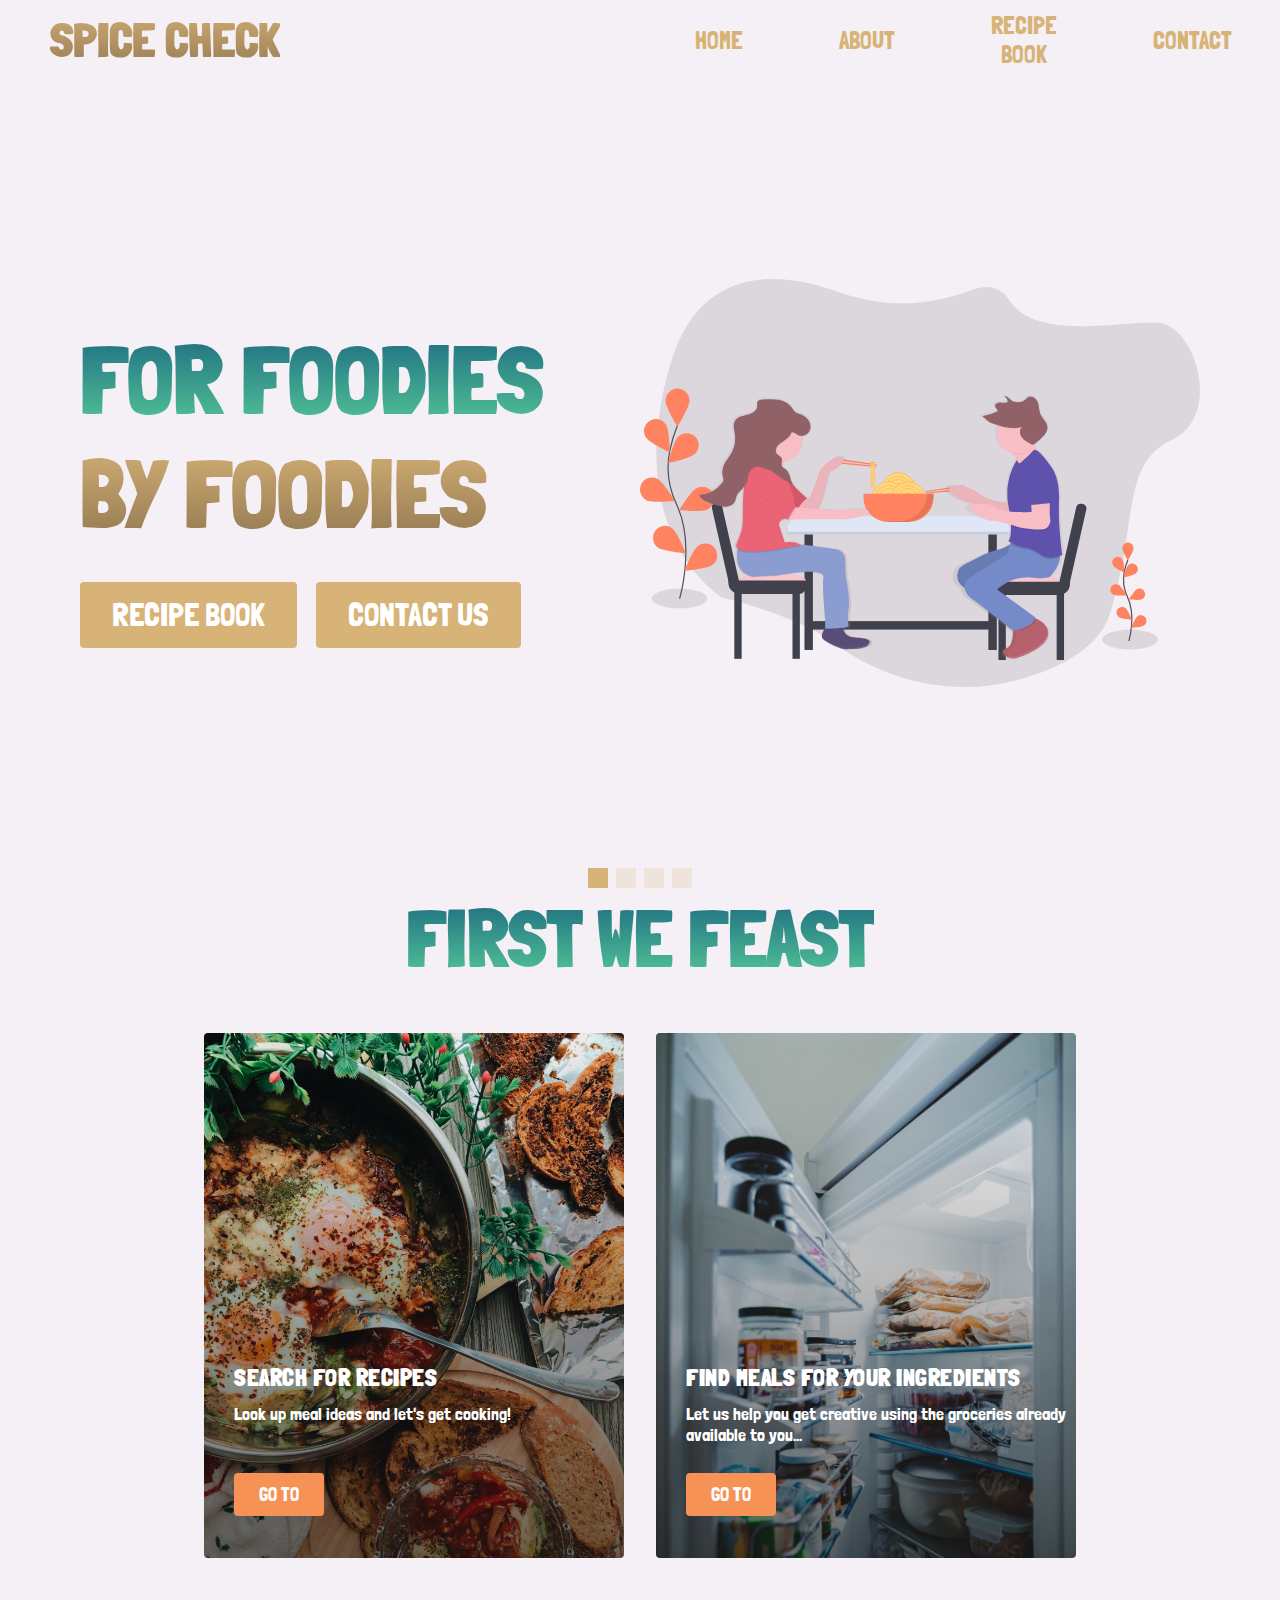
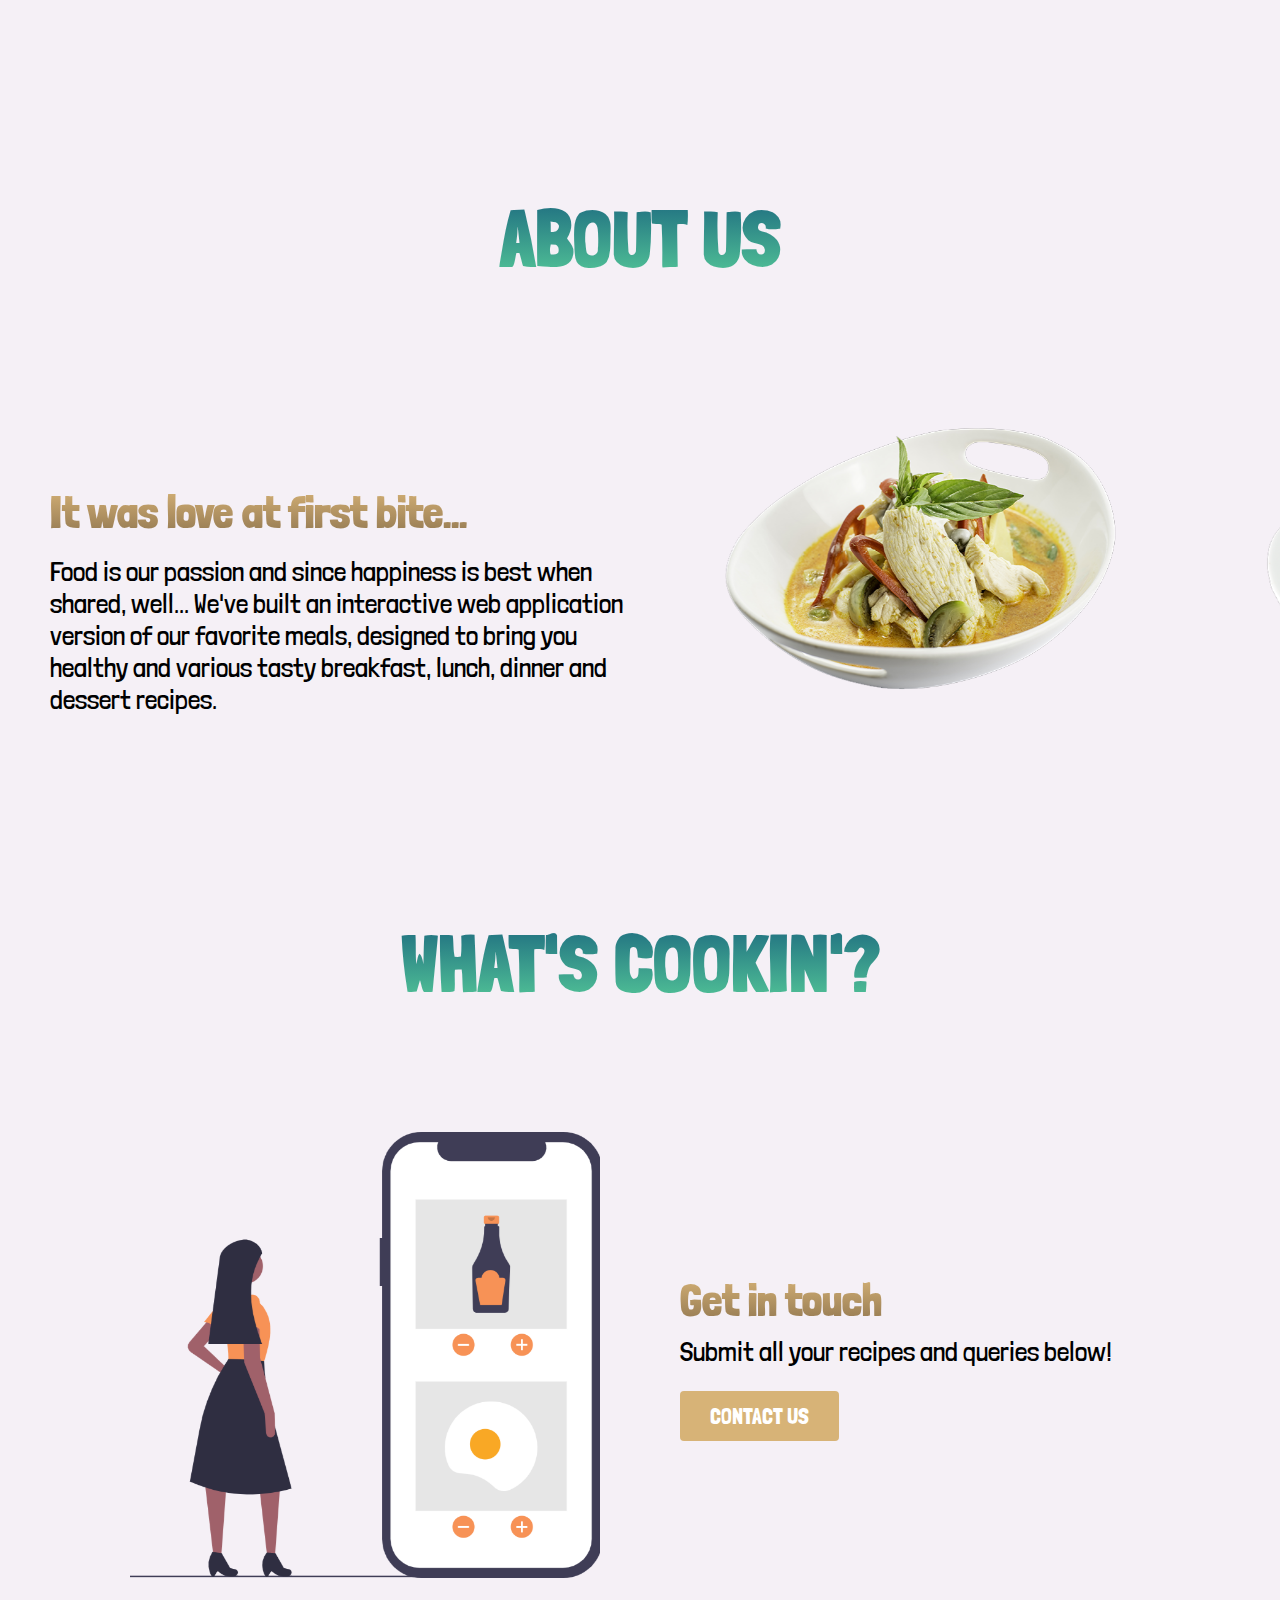
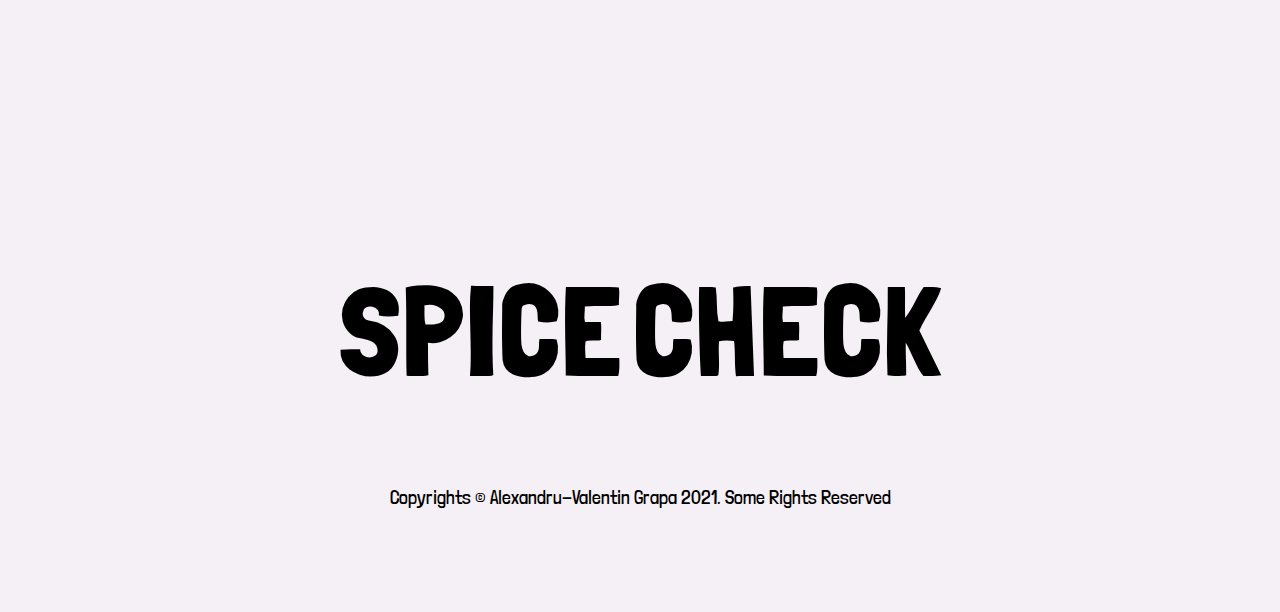
==== commit 5d00c8da: "Pull the anchor tags from underneath the button elements of the hero section and restyle them" ====
--- a/index.html
+++ b/index.html
@@ -62,12 +62,8 @@
         <div class="main__content">
           <h1>For foodies</h1>
           <h2>By foodies</h2>
-          <button class="main__btn">
-            <a href="recipe.html">Recipe Book</a>
-          </button>
-          <button class="main__btn">
-            <a href="contact.html">Contact Us</a>
-          </button>
+            <a href="recipe.html" class="main__btn">Recipe Book</a>
+            <a href="contact.html" class="main__btn">Contact Us</a>
         </div>
         <div class="main__content__img">
           <img
--- a/assets/css/style.css
+++ b/assets/css/style.css
@@ -223,12 +223,13 @@
     -moz-text-fill-color: transparent;
 }
 
+
 .main__btn {
+    display: inline-table;
     text-transform: uppercase;
     font-size: 2rem;
-    background-image: linear-gradient(to top, #D7B377 0%, #D7B377 100%);
+    background-color: #D7B377;
     padding: 14px 32px;
-    border: none;
     border-radius: 4px;
     color: #fff;
     margin-top: 2rem;
@@ -236,35 +237,13 @@
     cursor: pointer;
     position: relative;
     transition: all 0.3s;
-    outline: none;
-}
-
-.main__btn a {
-    position: relative;
-    z-index: 2;
-    color: #fff;
     text-decoration: none;
 }
 
-.main__btn:after {
-    position: absolute;
-    content: '';
-    top: 0;
-    left: 0;
-    width: 0;
-    height: 100%;
-    background: #8F754F;
-    transition: all 0.4s;
-    border-radius: 4px;
-}
-
 .main__btn:hover {
-    color: #fff;
-}
-
-.main__btn:hover:after {
-    width: 100%;
-}
+    background-color: #8F754F;
+}
+
 
 .main__content__img {
     text-align: center;
@@ -321,7 +300,7 @@
     }
 
     .main__btn {
-        font-size: 1.5rem;
+        font-size: 1.3rem;
         padding: 10px 32px;
         margin: 1rem 0;
     }
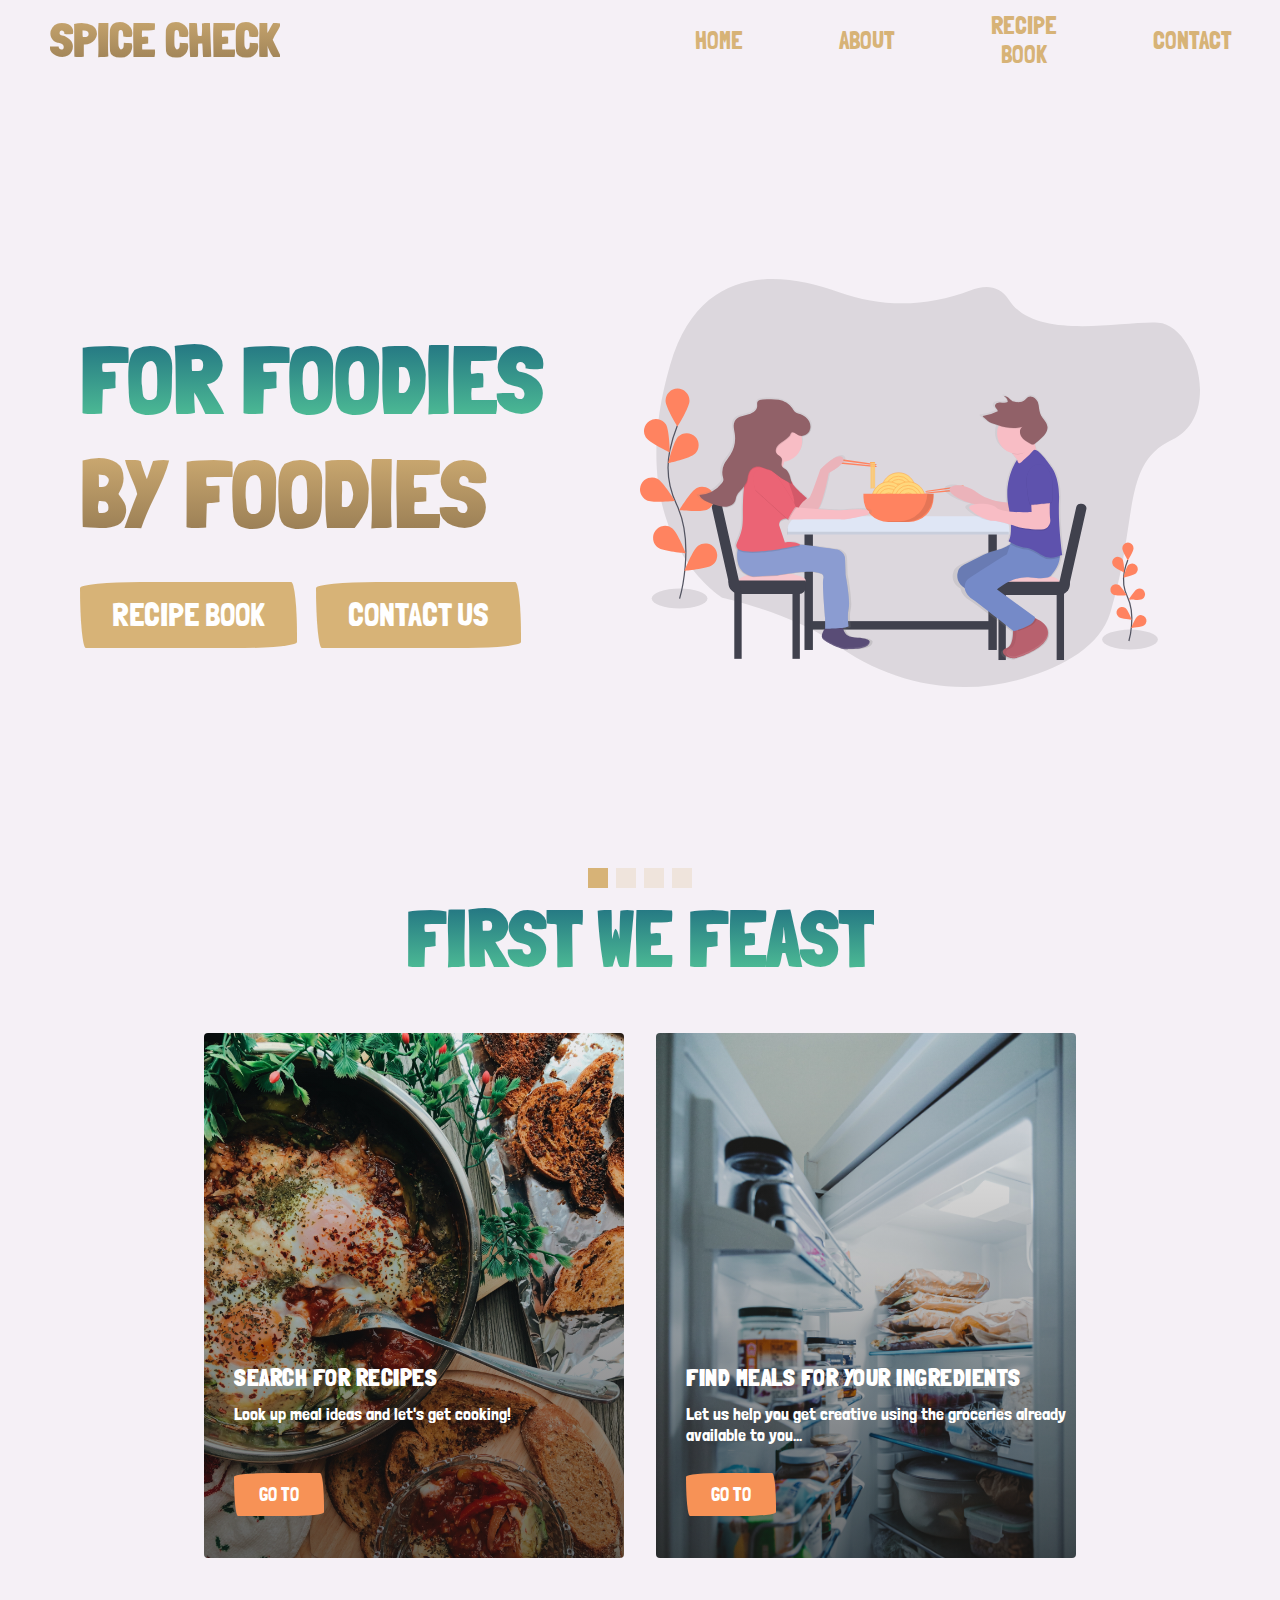
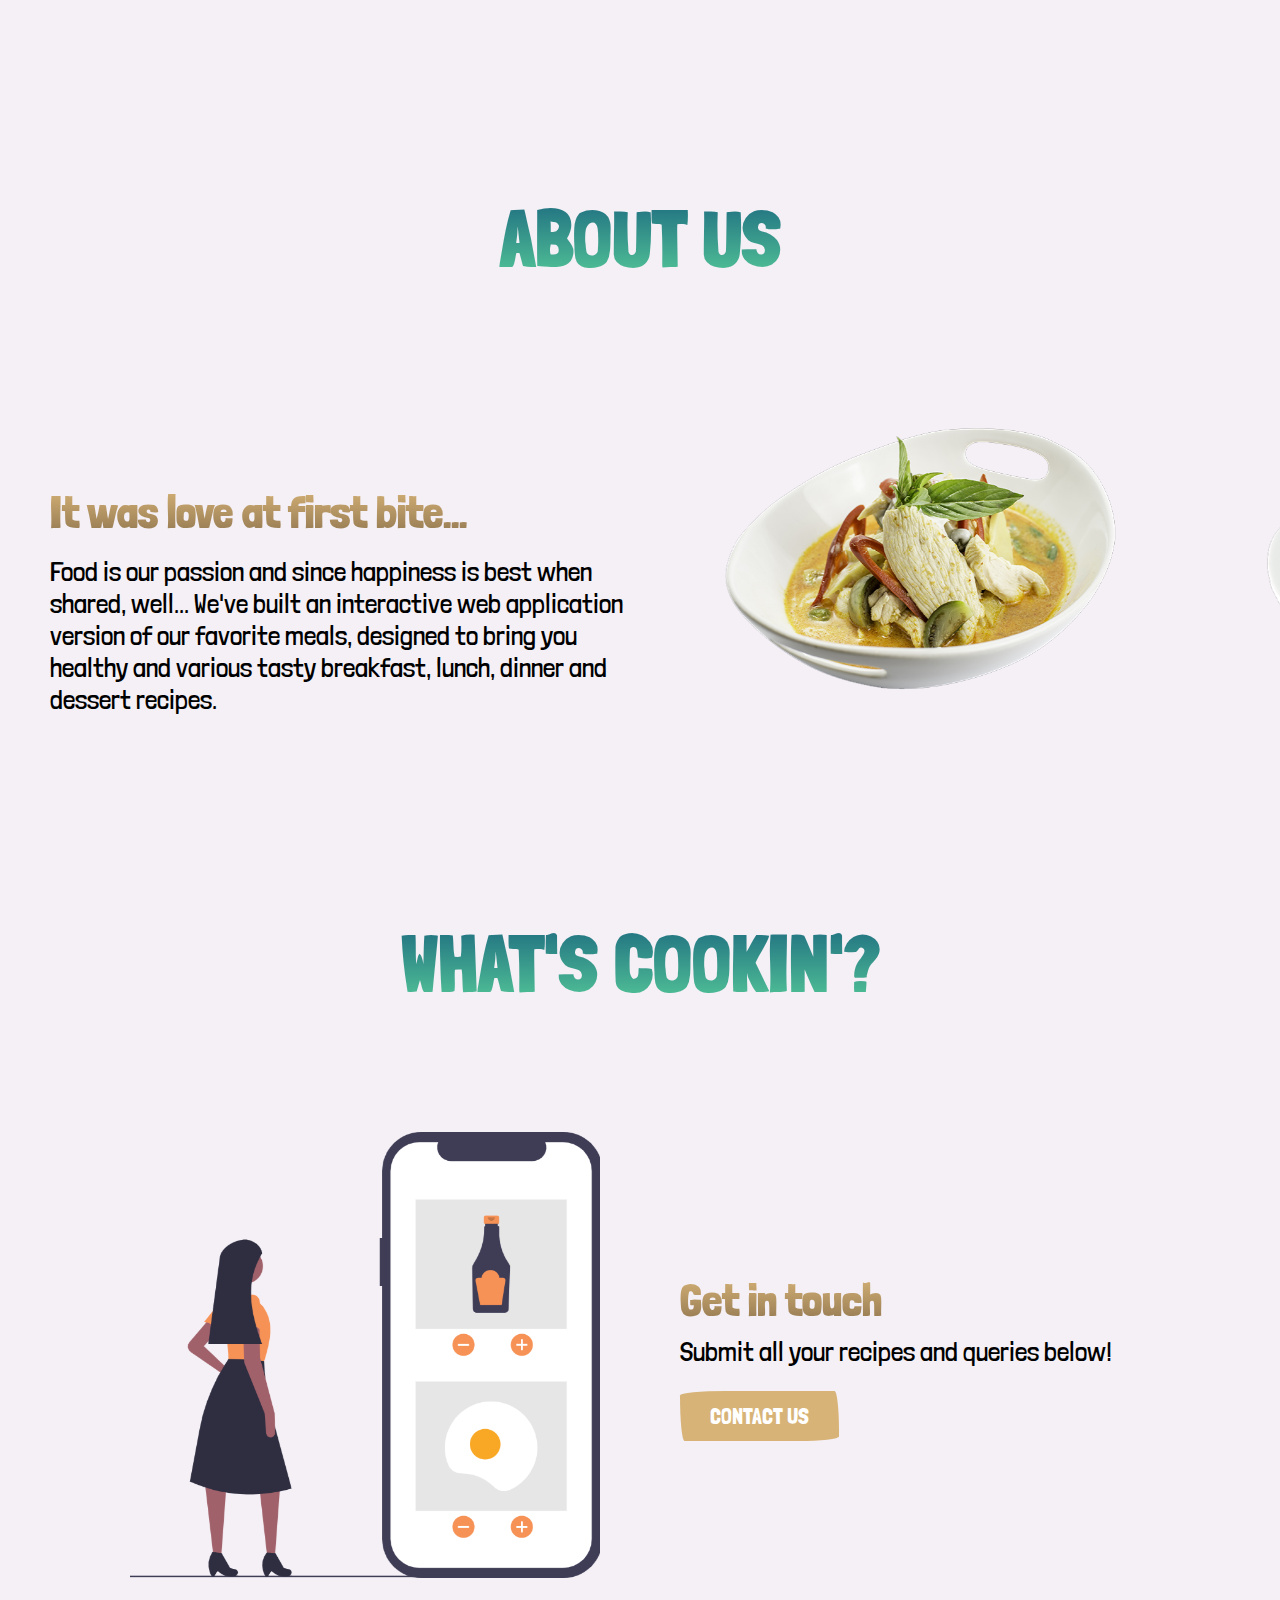
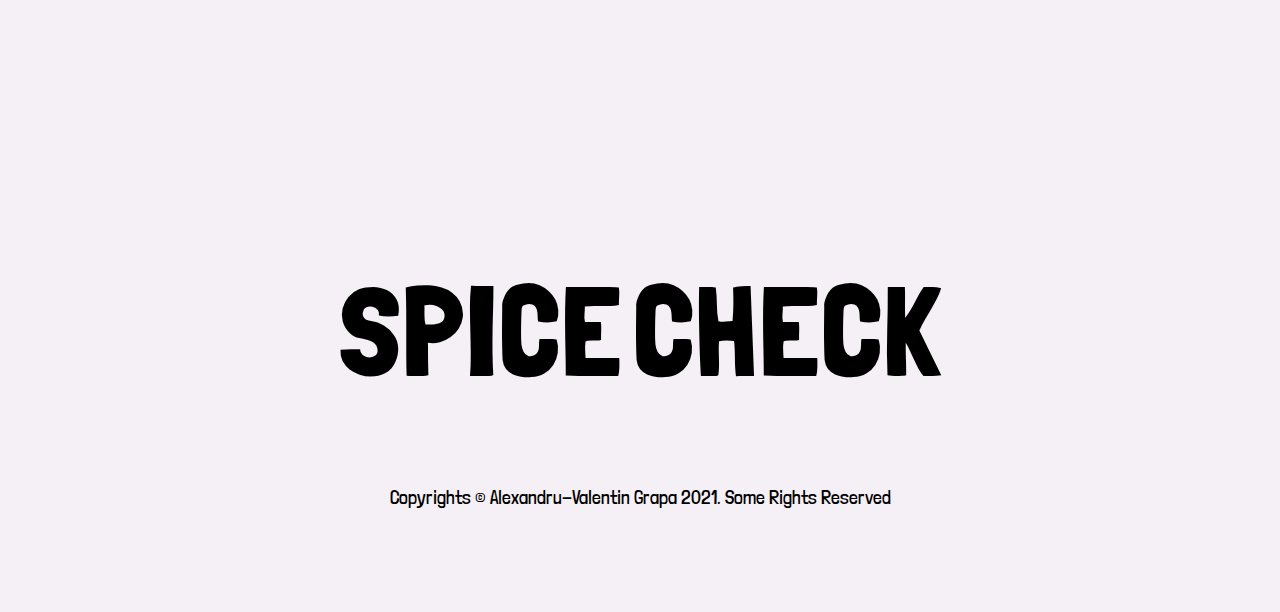
==== commit ee5e1418: "Pull all anchor elements placed underneath button elements to avoid descendancy" ====
--- a/index.html
+++ b/index.html
@@ -81,21 +81,16 @@
       <div class="services__container">
         <div class="services__card">
           <h2>SEARCH FOR RECIPES</h2>
-          <p>Look up meal ideas and let's get cooking!</p>
-          <button class="services__btn">
-            <a href="recipe.html">GO TO</a>
-          </button>
-        </div>
-
+          <p>Look up meal ideas and let's get cooking!</p>      
+            <a href="recipe.html" class="services__btn">GO TO</a>
+        </div>
         <div class="services__card">
           <h2>FIND MEALS FOR YOUR INGREDIENTS</h2>
           <p>
             Let us help you get creative using the groceries already available
             to you...
           </p>
-          <button class="services__btn">
-            <a href="recipe.html">GO TO</a>
-          </button>
+            <a href="recipe.html" class="services__btn">GO TO</a>
         </div>
       </div>
     </section>
@@ -151,9 +146,7 @@
         <div class="contact__content">
           <h2>Get in touch</h2>
           <p>Submit all your recipes and queries below!</p>
-          <button class="contact__btn">
-            <a href="contact.html">CONTACT US</a>
-          </button>
+            <a href="contact.html" class="contact__btn">CONTACT US</a>
         </div>
       </div>
     </section>
--- a/assets/css/style.css
+++ b/assets/css/style.css
@@ -230,7 +230,7 @@
     font-size: 2rem;
     background-color: #D7B377;
     padding: 14px 32px;
-    border-radius: 4px;
+    border-radius: 255px 25px 225px 25px/25px 225px 25px 255px;
     color: #fff;
     margin-top: 2rem;
     margin-right: 1rem;
@@ -367,20 +367,14 @@
 .services__btn {
     color: #fff;
     padding: 10px 25px;
-    border: none;
-    outline: none;
-    border-radius: 4px;
+    border-radius: 255px 25px 225px 25px/25px 225px 25px 255px;
     background: #F79256;
     position: absolute;
     top: 440px;
     left: 30px;
     font-size: 1.2rem;
     cursor: pointer;
-}
-
-.services__btn a {
     text-decoration: none;
-    color: #fff;
 }
 
 .services__card:hover {
@@ -715,33 +709,21 @@
 }
 
 .contact__btn {
+    display: inline-table;
     text-transform: uppercase;
     font-size: 1.4rem;
     background-color: #D7B377;
     padding: 12px 30px;
-    border: none;
-    border-radius: 4px;
+    border-radius: 255px 25px 225px 25px/25px 225px 25px 255px;
     color: #fff;
     margin-top: 1.5rem;
     cursor: pointer;
-    outline: none;
     transition: 0.35s ease;
-}
-
-.contact__btn a {
-    color: #fff;
     text-decoration: none;
 }
 
 .contact__btn:hover {
     background-color: #8F754F;
-    color: #FFF;
-}
-
-.contact__btn a:hover {
-    background-color: #8F754F;
-    color: #FFF;
-    transition: all 0.35s ease;
 }
 
 /* CONTACT CONTAINER - MEDIA QUERIES */
@@ -954,10 +936,11 @@
     width: 100%;
     max-width: 320px;
     margin-top: 10px;
+    border: none;
     background-color: transparent;
-    border-radius: 0px;
-    border: none;
-    border-bottom: 1.5px solid #000;
+    border-bottom-right-radius: 225px 4px;
+    border-bottom-left-radius: 225px 4px;
+    border-bottom: 2.4px solid #000;
 }
 
 .recipe__container input {
@@ -1016,9 +999,10 @@
     max-width: 520px;
     margin-top: 20px;
     background-color: transparent;
-    border-radius: 0px;
+    border-bottom-right-radius: 225px 4px;
+    border-bottom-left-radius: 225px 4px;
     border: none;
-    border-bottom: 1.5px solid #000;
+    border-bottom: 2.4px solid #000;
 }
 
 .recipe__container.before input {
@@ -1085,7 +1069,7 @@
     background-color: #D7B377;
     padding: 12px 24px;
     border: none;
-    border-radius: 4px;
+    border-radius: 255px 25px 225px 25px/25px 225px 25px 255px;
     color: #fff;
     margin-top: 10px;
     cursor: pointer;
@@ -1137,7 +1121,7 @@
 
 #contactform__main {
     background-color: #F5F0F6;
-    padding: 1rem 0;
+    padding: 1rem 2rem;
     display: flex;
     flex-direction: column;
     justify-content: first-baseline;
@@ -1182,12 +1166,13 @@
   }
 
 .form__control input {
-    padding: 10px;
-    border-radius: 0px;
+    padding: 10px; 
     width: 570px;
     background: transparent;
     border: none;
-    border-bottom: 1px solid #000;
+    border-bottom-right-radius: 225px 4px;
+    border-bottom-left-radius: 225px 4px;
+    border-bottom: 2.4px solid #000;
     font-size: 1.3rem;
     font-weight: 300;
     outline: none;
@@ -1201,10 +1186,11 @@
 .form__control textarea {
         width: 570px;
         background: transparent;
-        border-radius: 0px;
         outline: none;
         border: none;
-        border-bottom: 1px solid #000;
+        border-bottom-right-radius: 225px 4px;
+        border-bottom-left-radius: 225px 4px;
+        border-bottom: 2.4px solid #000;
         padding: 10px;
         height: 140px;
         font-weight: 300;
@@ -1230,7 +1216,7 @@
         background-color: #D7B377;
         padding: 10px 28px;
         border: none;
-        border-radius: 4px;
+        border-radius: 255px 25px 225px 25px/25px 225px 25px 255px;
         color: #fff;
         cursor: pointer;
         outline: none;
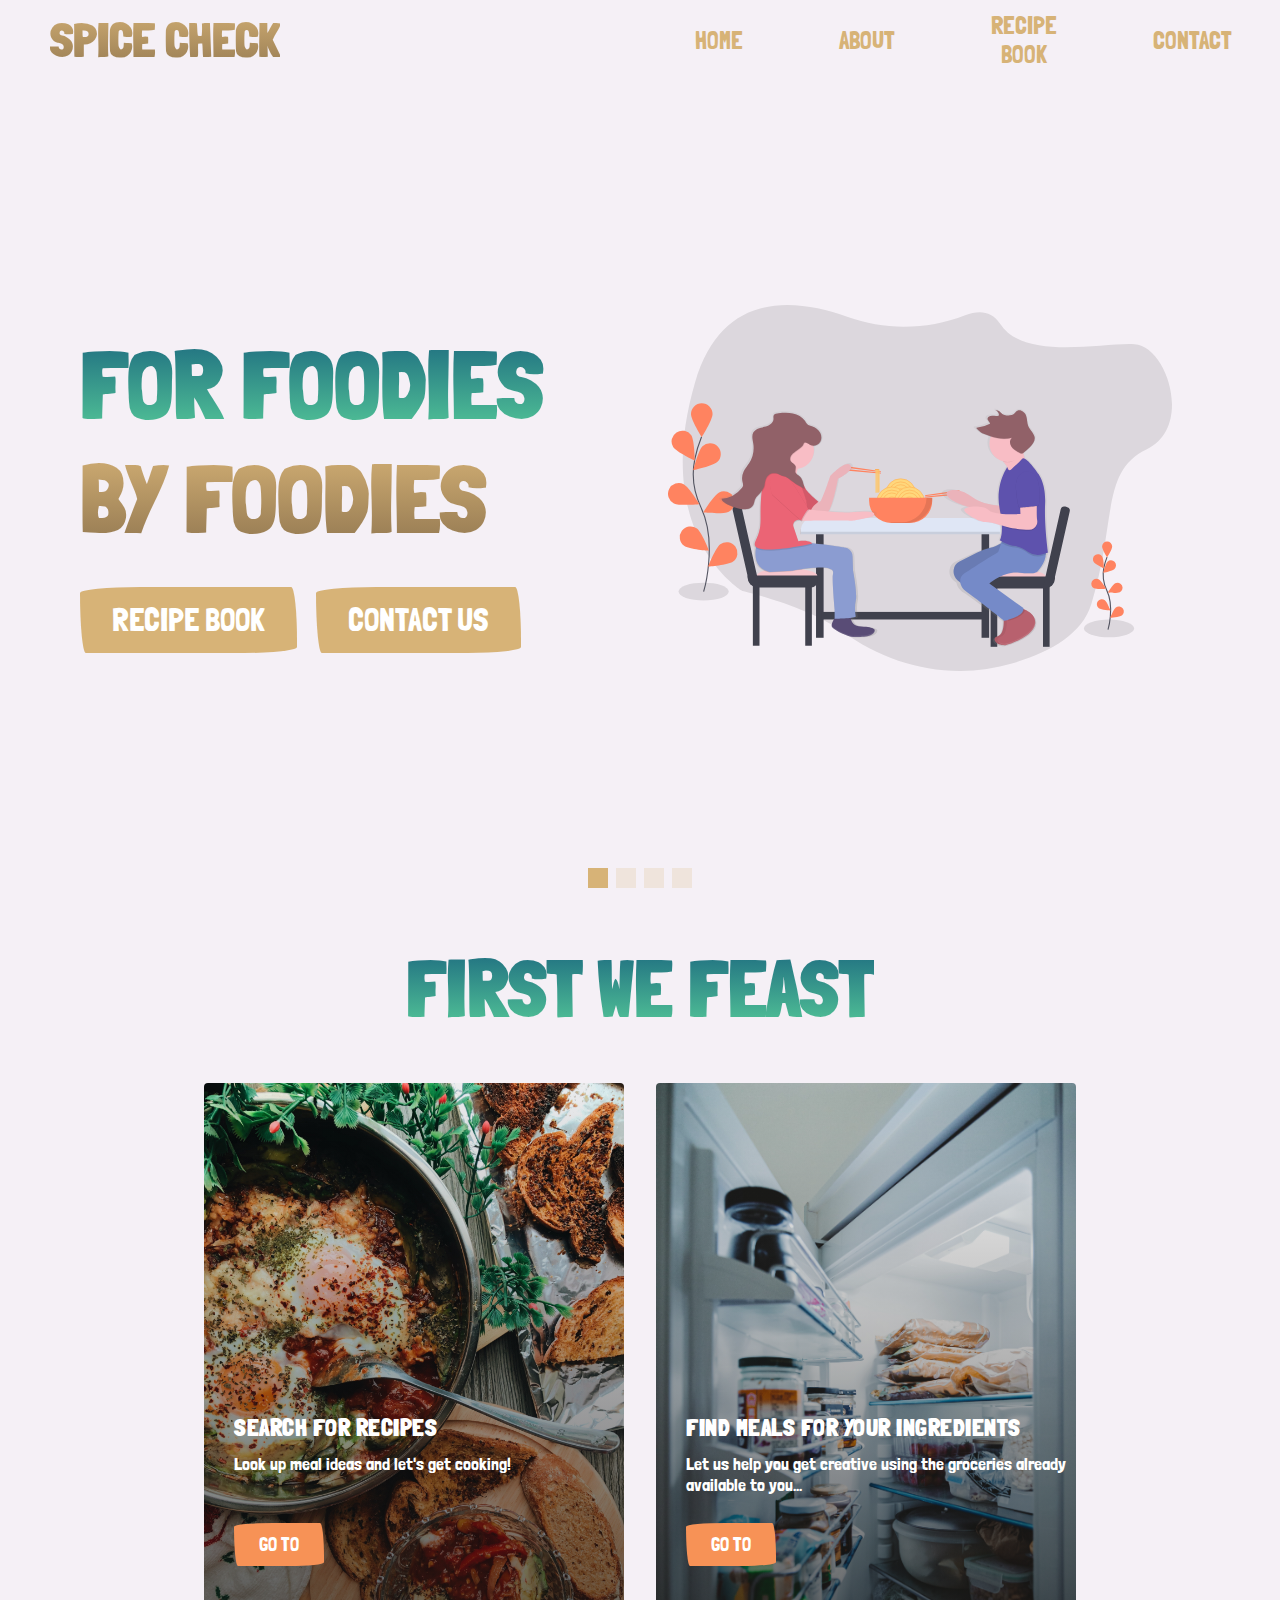
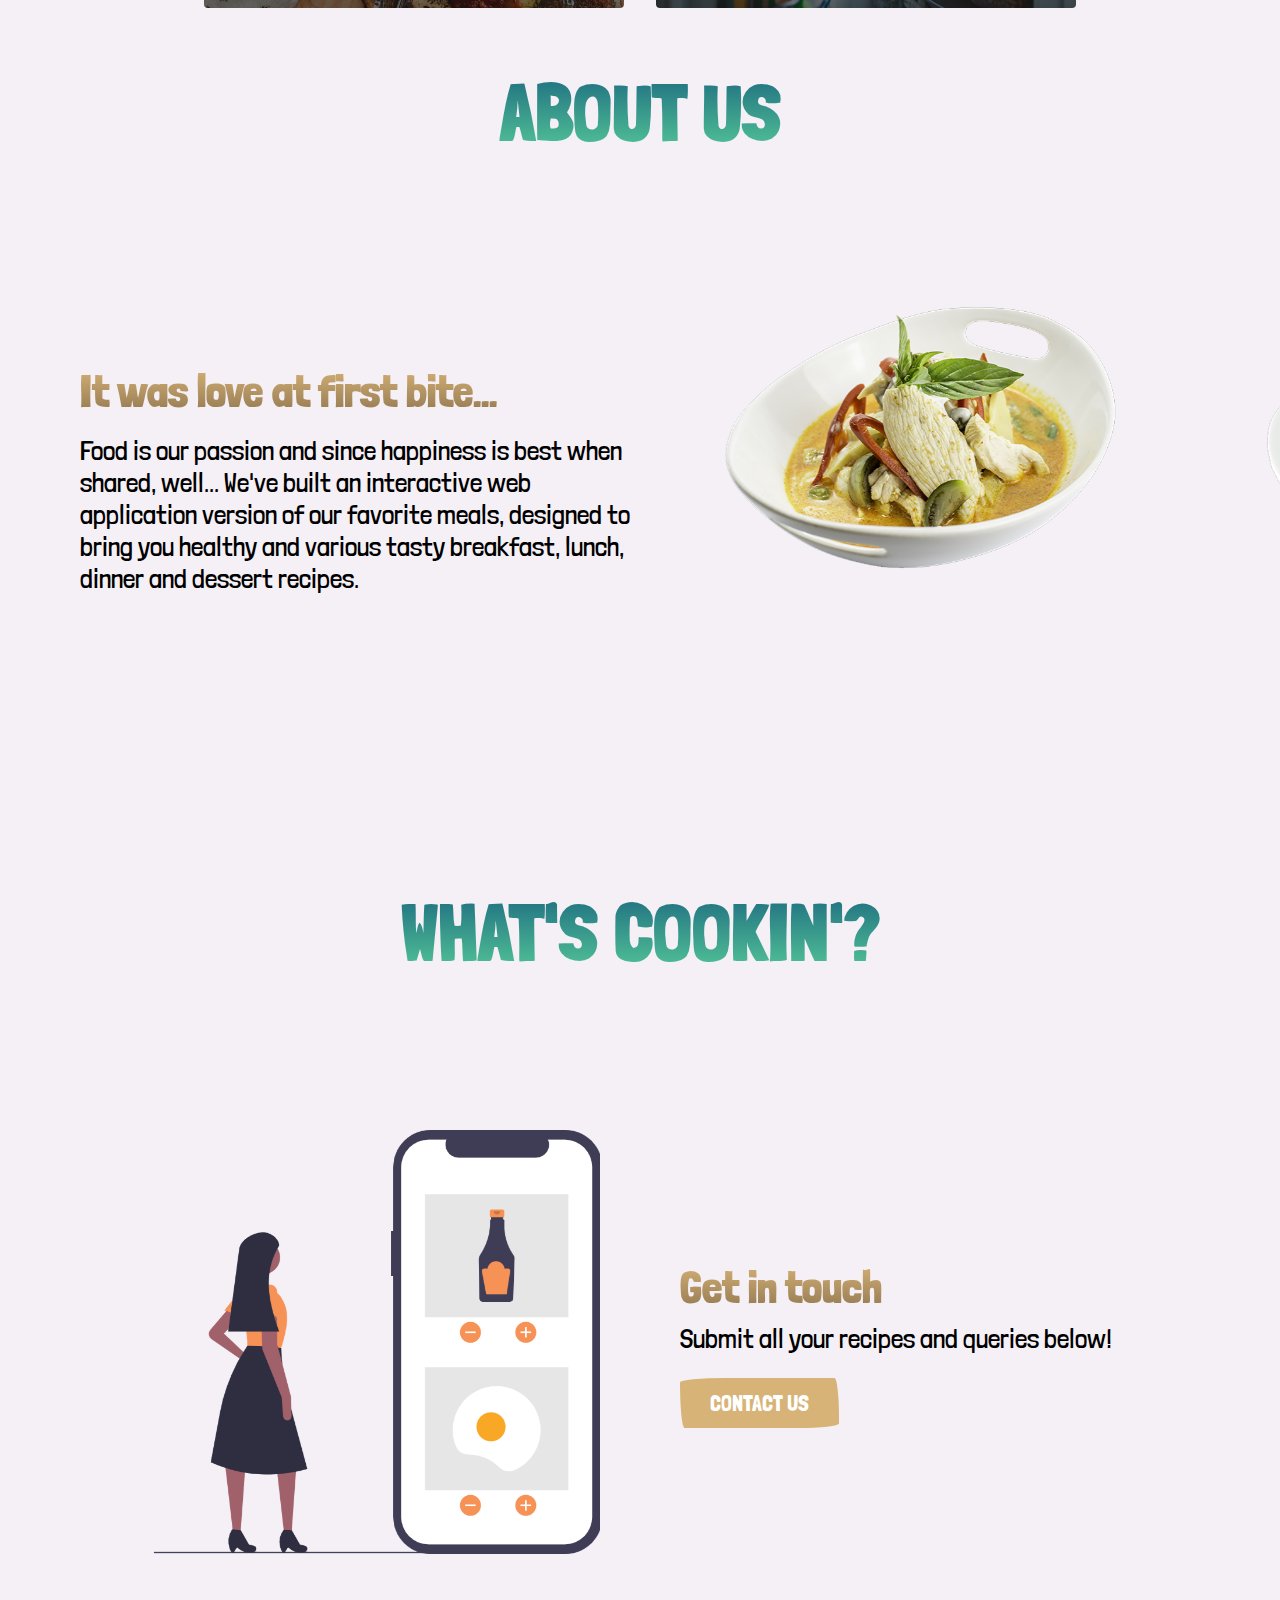
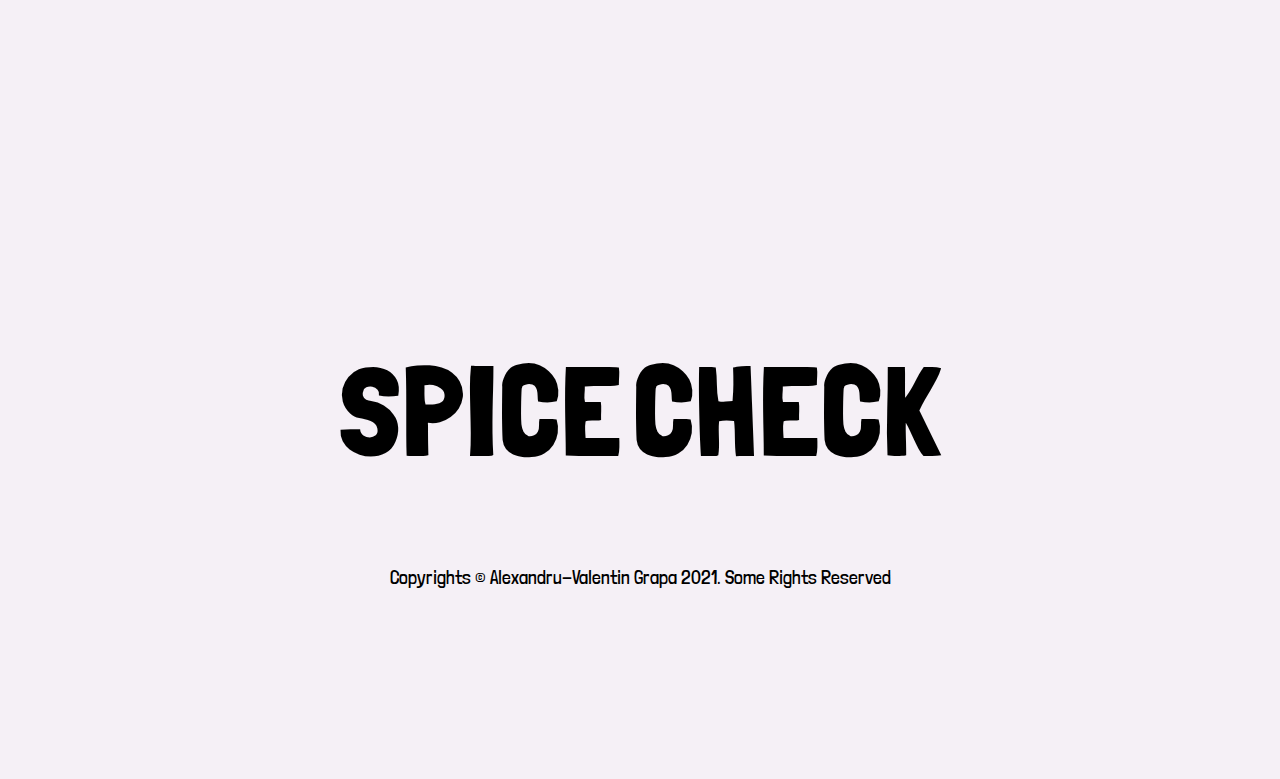
==== commit fa435750: "Rename swiper container images and update index.html to match new names" ====
--- a/index.html
+++ b/index.html
@@ -113,16 +113,16 @@
           <div class="swiper-container">
             <div class="swiper-wrapper">
               <div class="swiper-slide">
-                <img src="assets/images/1.png" alt="Dish" />
-              </div>
-              <div class="swiper-slide">
-                <img src="assets/images/2.png" alt="Dish" />
-              </div>
-              <div class="swiper-slide">
-                <img src="assets/images/3.png" alt="Dish" />
-              </div>
-              <div class="swiper-slide">
-                <img src="assets/images/4.png" alt="Dish" />
+                <img src="assets/images/chicken-dish.png" alt="Dish"/>
+              </div>
+              <div class="swiper-slide">
+                <img src="assets/images/beef-dish.png" alt="Dish"/>
+              </div>
+              <div class="swiper-slide">
+                <img src="assets/images/dessert-dish.png" alt="Dish"/>
+              </div>
+              <div class="swiper-slide">
+                <img src="assets/images/pork-dish.png" alt="Dish"/>
               </div>
             </div>
           </div>
--- a/assets/css/style.css
+++ b/assets/css/style.css
@@ -191,7 +191,7 @@
     align-items: center;
     justify-self: center;
     margin: 0 auto;
-    height: 90vh;
+    height: calc(100vh - 80px);
     background-color: #F5F0F6;
     z-index: 1;
     width: 100%;
@@ -250,70 +250,92 @@
 }
 
 #main__img {
-    height: 100%;
-    width: 100%;
+    height: 90%;
+    width: 90%;
 }
 
 
 /* HERO SECTION - MEDIA QUERIES */
+@media screen and (max-width: 960px) {
+    .main__container {
+        padding: 0 40px;
+    }
+
+    .main__content h1 {
+        font-size: 4.5rem;
+    }
+
+    .main__content h2 {
+        font-size: 4.5rem;
+    }
+
+    .main__btn {
+        font-size: 1.8rem;
+        padding: 12px 36px;
+        margin-top: 1rem;
+    }
+} 
 
 @media screen and (max-width: 768px) {
     .main__container {
         display: grid;
         grid-template-columns: auto;
-        align-items: center;
-        justify-self: center;
-        width: 100%;
-        margin: 0 auto;
-        height: 90vh;
     }
 
     .main__content {
         text-align: center;
-        margin-bottom: 4rem;
     }
 
     .main__content h1 {
-        font-size: 4.5rem;
-        margin-top: 4rem;
+        font-size: 4rem;
+        margin-top: 3rem;
     }
 
     .main__content h2 {
-        font-size: 4.5rem;
+        font-size: 4rem;
     }
     
     .main__btn {
-        font-size: 1.8rem;
+        font-size: 1.4rem;
         padding: 12px 36px;
-        margin: 1rem 1rem;
+        margin: 1rem 0.5rem;
+    }
+
+    #main__img {
+        width: 70%;
     }
 }
 
 @media screen and (max-width: 480px) {
     .main__content h1 {
-        font-size: 3.5rem;
-        margin-top: 4rem;
+        font-size: 2.5rem;
+        margin-top: 1rem;
     }
 
     .main__content h2 {
-        font-size: 3.5rem;
+        font-size: 2.5rem;
     }
 
     .main__btn {
-        font-size: 1.3rem;
-        padding: 10px 32px;
-        margin: 1rem 0;
+        font-size: 1rem;
+        padding: 10px 26px;
+        margin: 0.5rem 0.2rem;
+    }
+
+    #main__img {
+        width: 80%;
     }
 }
 
 /* SERVICES SECTION */
 
 .services {
+    padding: 40px 0;
     background: #F5F0F6;
     display: flex;
     flex-direction: column;
     align-items: center;
-    height: 100vh;
+    height: auto;
 }
 
 .services h1 {
@@ -322,6 +344,7 @@
     background-size: 100%;
     margin-bottom: 2rem;
     font-size: 5rem;
+    text-align: center;
     -webkit-background-clip: text;
     -moz-background-clip: text;
     -webkit-text-fill-color: transparent;
@@ -384,20 +407,12 @@
 
 /* SERVICES SECTION - MEDIA QUERIES */
 @media screen and (max-width: 960px) {
-    .services {
-        height: 1450px; 
-    }
-
     .services__card {
         margin: 2rem;
     }
 
     .services__container {
         display: inline-block;
-    }
-
-    .services h1 {
-        margin-top: 10rem;
     }
 }
 
@@ -408,10 +423,6 @@
 }
 
 @media screen and (max-width: 480px) {
-    .services {
-        height: 1400px;
-    }
-
     .services h1 {
         font-size: 3rem;
     }
@@ -430,10 +441,31 @@
     }
 }
 
+@media screen and (max-width: 372px) {
+    .services__card {
+        width: 300px;
+        height: 440px;
+    }   
+    .services__card h2 {
+        top: 270px;
+        left: 20px;
+    }
+    
+    .services__card p {
+        top: 325px;
+        left: 20px;
+    }
+
+    .services__btn {
+        left: 20px;
+        top: 370px;
+    }
+}
 /* ABOUT SECTION */
 
 .about {
     background-color: #F5F0F6;
+    height: calc(100vh - 80px);
 }
 
 .about h1 {
@@ -441,6 +473,7 @@
     background-image: linear-gradient(to top, #57CC99 0%, #19647E 100%);
     background-size: 100%;
     font-size: 5rem;
+    padding: 0 80px;
     text-align: center;
     -webkit-background-clip: text;
     -moz-background-clip: text;
@@ -454,16 +487,15 @@
     align-items: center;
     justify-self: center;
     margin: 0 auto;
-    height: 70vh;
+    height: calc(80vh - 80px);
     background-color: #F5F0F6;
     z-index: 1;
     width: 100%;
     max-width: 1300px;
-    padding: 0 50px;
+    padding: 0 80px;
 }
 
 .about__content {
-    display: inline-flexbox;
     margin: 0 auto;
     position: relative;
     width: 100%;
@@ -497,7 +529,7 @@
 }
 
 .about__content__swiper .swiper-pagination {
-    margin-top: 360px;
+    margin-top: 440px;
 }
 
 
@@ -532,7 +564,6 @@
       align-items: center;
     }
 
-
 .swiper-pagination .swiper-pagination-bullet {
     width: 20px;
     height: 20px;
@@ -547,14 +578,13 @@
 /* ABOUT SECTION - MEDIA QUERIES */
 
 @media screen and (max-width: 960px) {
+    .about {
+        height: 900px;
+    }
+
     .about__container {
-        display: grid;
         grid-template-columns: auto;
-        align-items: center;
         justify-content: center;
-        width: 100%;
-        margin: 0 auto;
-        height: 90vh;
     }
 
     .about__content {
@@ -566,10 +596,6 @@
         text-align: center;
     }
 
-    .about h1 {
-        margin-bottom: 32px;
-    }
-
     .about h2 {
         font-size: 2.6rem;
     }
@@ -578,13 +604,10 @@
         display: flex;
         justify-self: center;
     }
+
 }
 
 @media screen and (max-width: 768px) {
-    .about {
-        height: 900px;
-    }
-    
     .about h1 {
         font-size: 4rem;
     }
@@ -594,17 +617,21 @@
     }
 
     .about__content__swiper {
-    width: 500px;
-    height: 360px;
+        width: 500px;
+        height: 360px;
     }
 
     .swiper-pagination .swiper-pagination-bullet {
         width: 18px;
         height: 18px;
     }
+
 }
 
 @media screen and (max-width: 480px) {
+    .about {
+        height: 800px;
+    }
     .about h1 {
         font-size: 3rem;
     }
@@ -622,7 +649,7 @@
     }
     
     .about__content__swiper {
-        width: 380px;
+        width: 320px;
         height: 240px;
     }
 
@@ -636,21 +663,37 @@
         height: 14px;
         margin: 0 0.6rem;
     }
+
+    .about__content__swiper .swiper-pagination {
+        margin-top: 300px;
+    }
+}
+
+@media screen and (max-width: 321px) {
+    .about__content__swiper .swiper-pagination {
+        margin-top: 240px;
+    }
+
+    .about__content__swiper {
+        width: 220px;
+        height: 180px;
+    }
 }
 
 /* CONTACT SECTION */
 
 .contact {
     background-color: #F5F0F6;
+    height: calc(100vh - 80px);
 }
 
 .contact h1 {
     background-color: #57CC99;
     background-image: linear-gradient(to top, #57CC99 0%, #19647E 100%);
     background-size: 100%;
-    margin-bottom: 2rem;
     font-size: 5rem;
     text-align: center;
+    padding: 0 80px;
     -webkit-background-clip: text;
     -moz-background-clip: text;
     -webkit-text-fill-color: transparent;
@@ -663,12 +706,12 @@
     align-items: center;
     justify-self: center;
     margin: 0 auto;
-    height: 70vh;
+    height: calc(90vh - 80px);
     background-color: #F5F0F6;
     z-index: 1;
     width: 100%;
     max-width: 1300px;
-    padding: 0 50px;
+    padding: 0 80px;
 }
 
 .contact__content__img {
@@ -728,19 +771,13 @@
 
 /* CONTACT CONTAINER - MEDIA QUERIES */
 
-@media screen and (max-width: 768px) {
+@media screen and (max-width: 960px) {
     .contact__container {
-        display: grid;
         grid-template-columns: auto;
-        align-items: center;
-        justify-self: center;
-        width: 100%;
-        margin: 0 auto;
-        height: 90vh;
     }
 
     .contact__content__img {
-    text-align: center;
+        text-align: center;
     }
 
     .contact__content__img img {
@@ -761,7 +798,9 @@
     .contact__content p {
         text-align: center;
     }
-
+}
+
+@media screen and (max-width: 768px) {
     .contact h1 {
         font-size: 4rem;
     }
@@ -779,6 +818,11 @@
     .contact__content p {
         font-size: 1.4rem;
     }
+
+    .contact__btn {
+    font-size: 1rem;
+    padding: 10px 26px;
+    }
 }
 
 
@@ -786,12 +830,12 @@
 
 .footer {
     background-color: #F5F0F6;
-    padding: 4rem 0;
+    padding: 0 80px 40px;
     display: flex;
     flex-direction: column;
     justify-content: center;
     align-items: center;
-    height: 60vh;
+    height: 75vh;
 }
 
 #footer__logo {
@@ -842,6 +886,13 @@
 
 /* FOOTER SECTION - MEDIA QUERIES */
 
+@media screen and (max-width: 960px) {
+    #footer__logo {
+        font-size: 6rem;
+        margin: 70px 0;
+    }
+}
+
 @media screen and (max-width: 768px) {
     #footer__logo {
     font-size: 6rem;  
@@ -855,8 +906,7 @@
 
 @media screen and (max-width: 568px) {
     .footer {
-        padding: 2rem 0;
-        height: 40vh;
+        padding: 0 40px;
     }
 
     #footer__logo {
@@ -878,10 +928,6 @@
 }
 
 @media screen and (max-width: 410px) {
-    .footer {
-        padding: 0;
-        height: 30vh;
-    }
     #footer__logo {
     font-size: 3rem;  
     margin: 20px 0; 
@@ -894,6 +940,10 @@
     .social__icons {
         width: 220px;
     }
+
+    .copy__rights {
+        font-size: 0.8rem;
+    }
 }
 
 /* ------------------------ RECIPE.HTML ------------------------ */
@@ -901,10 +951,11 @@
 
 #recipe__main {
     background-color: #F5F0F6;
+    min-height: calc(100vh - 80px);
 }
 
 .recipe__container {
-    min-height: 100vh;
+    height: auto;
     width: 100%;
     display: flex;
     flex-direction: column;
@@ -952,6 +1003,12 @@
     font-size: 1.8rem;
 }
 
+.recipe__container .search__btn {
+    outline: none;
+    border: none;
+    cursor: pointer;
+}
+
 .recipe__container .fa-search {
     font-size: 1.8rem;
     color: rgb(168, 168, 168);
@@ -967,7 +1024,7 @@
 /* RECIPE CONTAINER -- BEFORE */
 
 .recipe__container.before {
-    min-height: 100vh;
+    height: auto;
     width: 100%;
     display: flex;
     flex-direction: column;
@@ -1023,6 +1080,12 @@
     color: rgb(168, 168, 168);
 }
 
+.recipe__container.before .search__btn {
+    outline: none;
+    border: none;
+    cursor: pointer;
+}
+
 .search__result {
     display: grid;
     grid-gap: 1.5rem;
@@ -1116,36 +1179,40 @@
     }
 }
 
+@media screen and (max-width: 410px) {
+    .recipe__container {
+        padding: 30px 10px;
+    }
+}
+
 /* ------------------------ CONTACT.HTML ------------------------ */
 /* ------------------------------------------------------------- */
 
 #contactform__main {
     background-color: #F5F0F6;
-    padding: 1rem 2rem;
+    padding: 0 80px;
     display: flex;
     flex-direction: column;
-    justify-content: first-baseline;
-    align-items: center;
-    height: auto;
-    min-height: 90vh;
+    justify-content: center;
+    align-items: center;
+    min-height: calc(100vh - 80px);
 }
 
 .contactform__container {
     display: flex;
-    align-items: center;
+    align-items: flex-start;
     justify-content: center;
     margin-top: 1.5rem;
-    height: 70vh;
+    height: auto;
     background-color: #F5F0F6;
     width: 100%;
-    padding: 0 50px;
 }
 
 .contact__header {
     background-color: #57CC99;
     background-image: linear-gradient(to top, #57CC99 0%, #19647E 100%);
     background-size: 100%;
-    font-size: 5rem;
+    font-size: 4rem;
     text-align: center;
     margin-bottom: 1rem;
     -webkit-background-clip: text;
@@ -1156,7 +1223,7 @@
 
 .form__control {
     font-size: 1.7rem;
-    margin-bottom: 0.7rem;
+    margin-bottom: 2.2rem;
   }
 
 .form__control label {
@@ -1236,20 +1303,20 @@
 }
 
 .hide {
-    opacity: 0;
-}
+    display: none;
+}
+
 
 .form__control input.invalid {
-    border-bottom: 1px solid red;
+    border-bottom: 2.4px solid red;
 }
 
 .form__control textarea.invalid {
-    border-bottom: 1px solid red;
+    border-bottom: 2.4px solid red;
 }
 
 .thank__you {
     text-align: center;
-    display: inline-block;
 }
 
 .thank__you h3 {
@@ -1360,4 +1427,44 @@
     .form__control textarea {
         width: 300px;
     }
+}
+
+/* MEDIA QUERIES FOR SPICE CHECK ON 280px MAX WIDTH */
+@media screen and (max-width: 280px) {
+    #navbar__logo {
+        font-size: 2rem;
+    }
+    
+    .services h1 {
+        padding: 0 20px;
+    }
+
+    .services__card {
+        width: 250px;
+    }
+
+    .about h1 {
+        padding: 0 20px;
+    }
+
+    .contact h1 {
+        padding: 020px;
+    }
+
+    .contact__container {
+        padding: 0 20px;
+    }
+
+    .footer {
+        padding: 0 20px;
+    }
+
+    #footer__logo {
+        font-size: 2.5rem;
+    }
+
+    .social__icon__link {
+        font-size: 1.8rem;
+    }
+
 }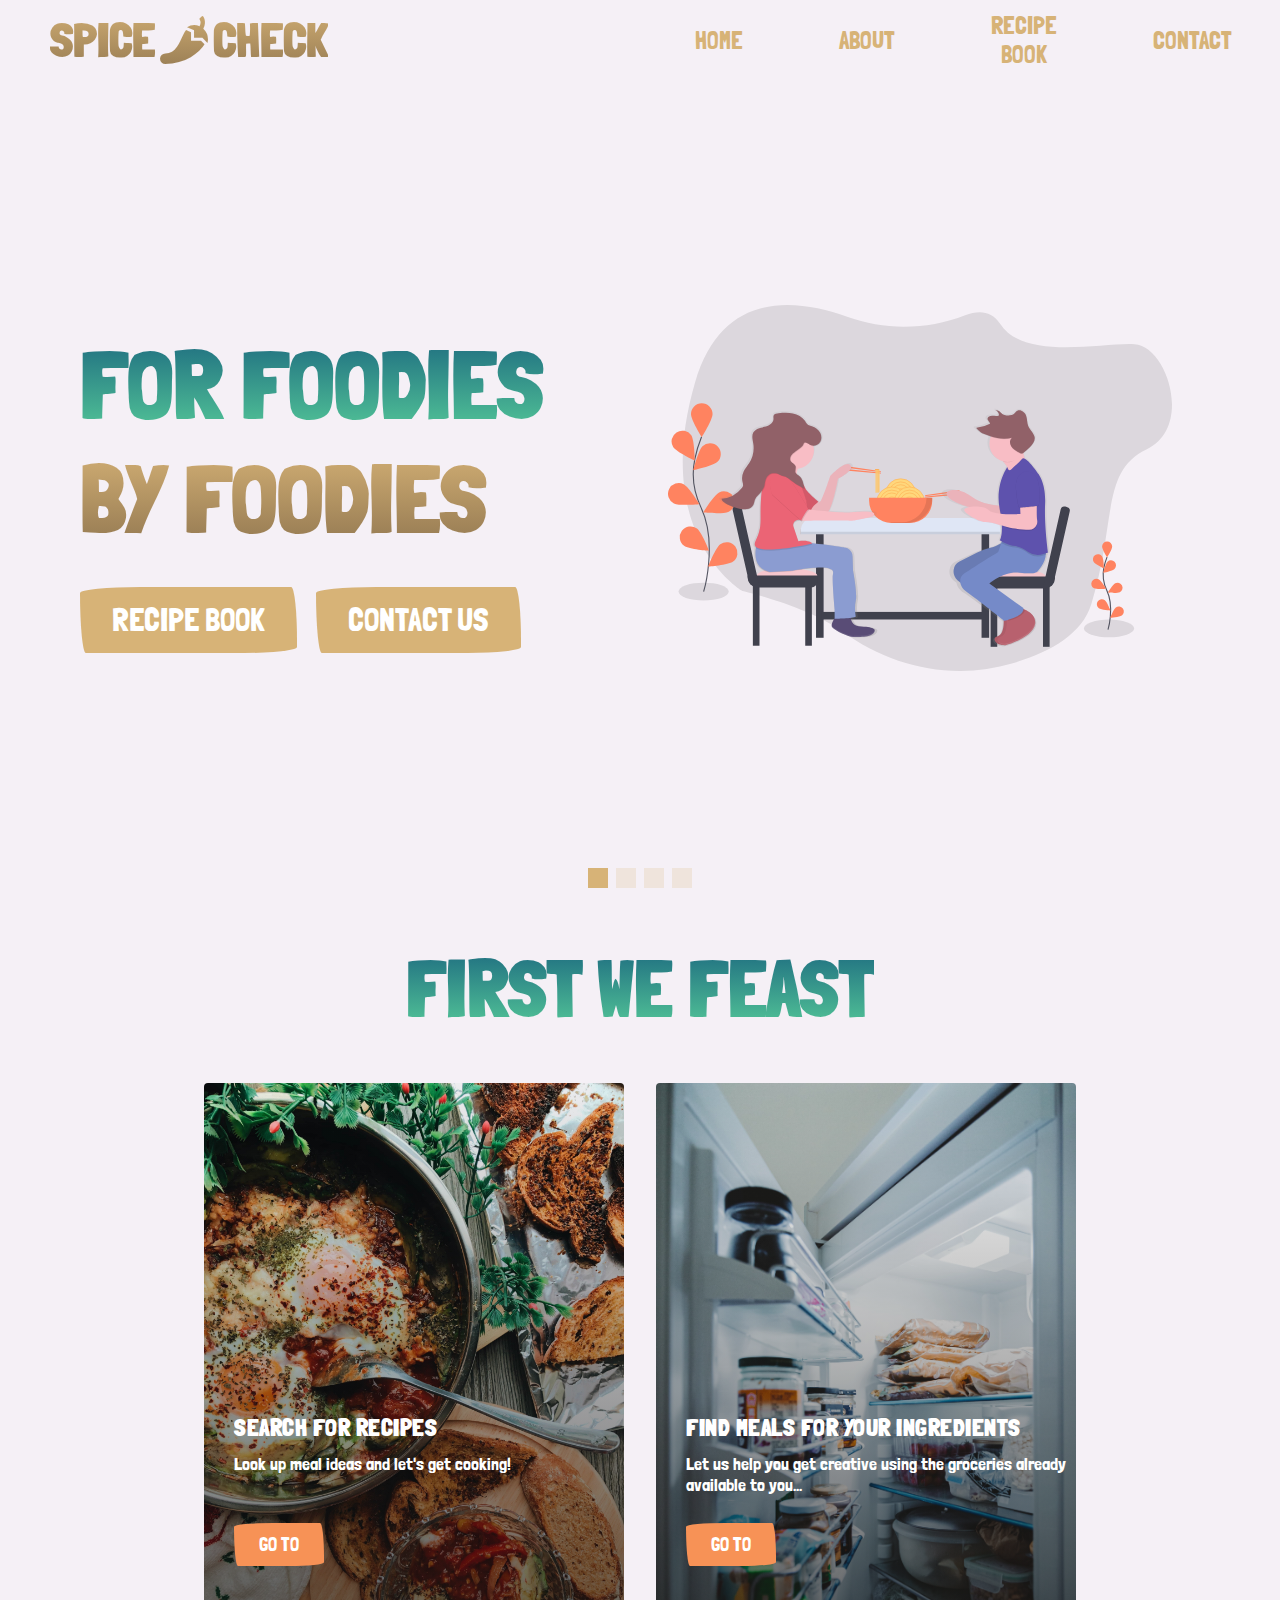
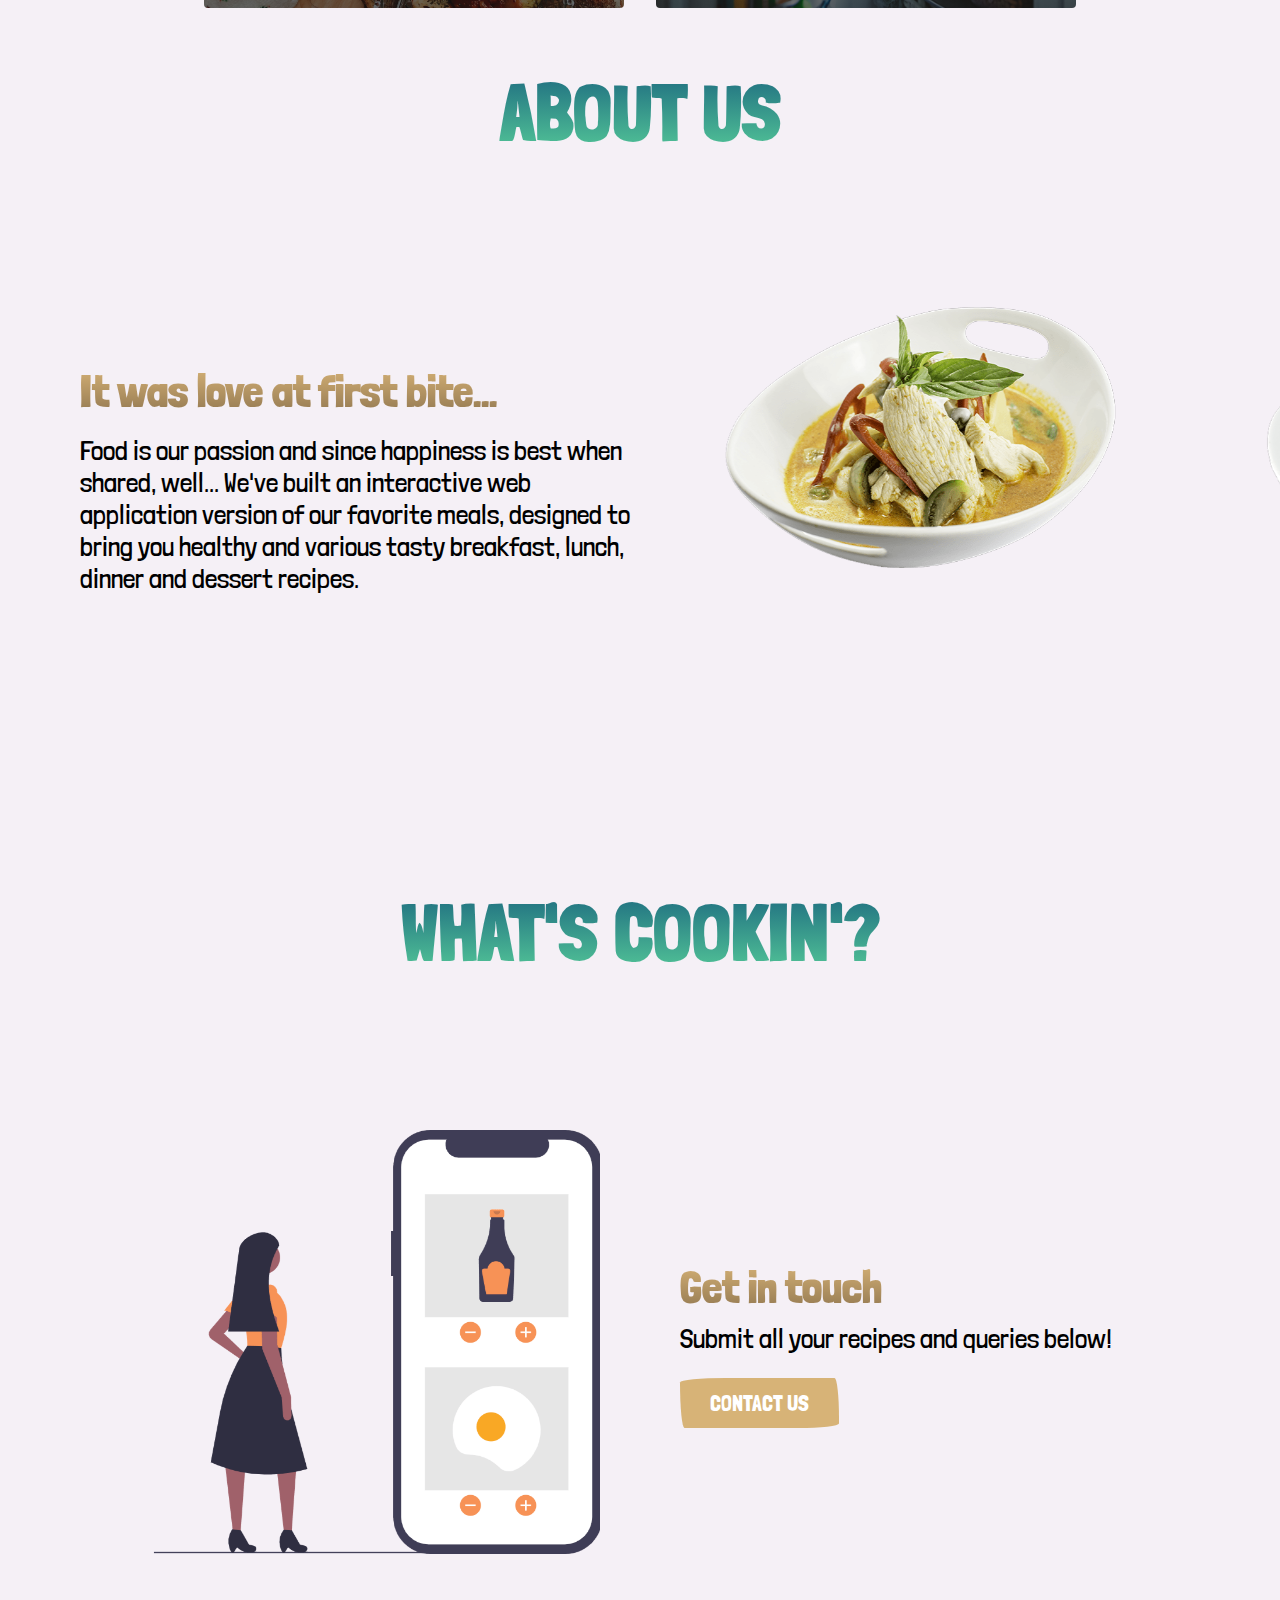
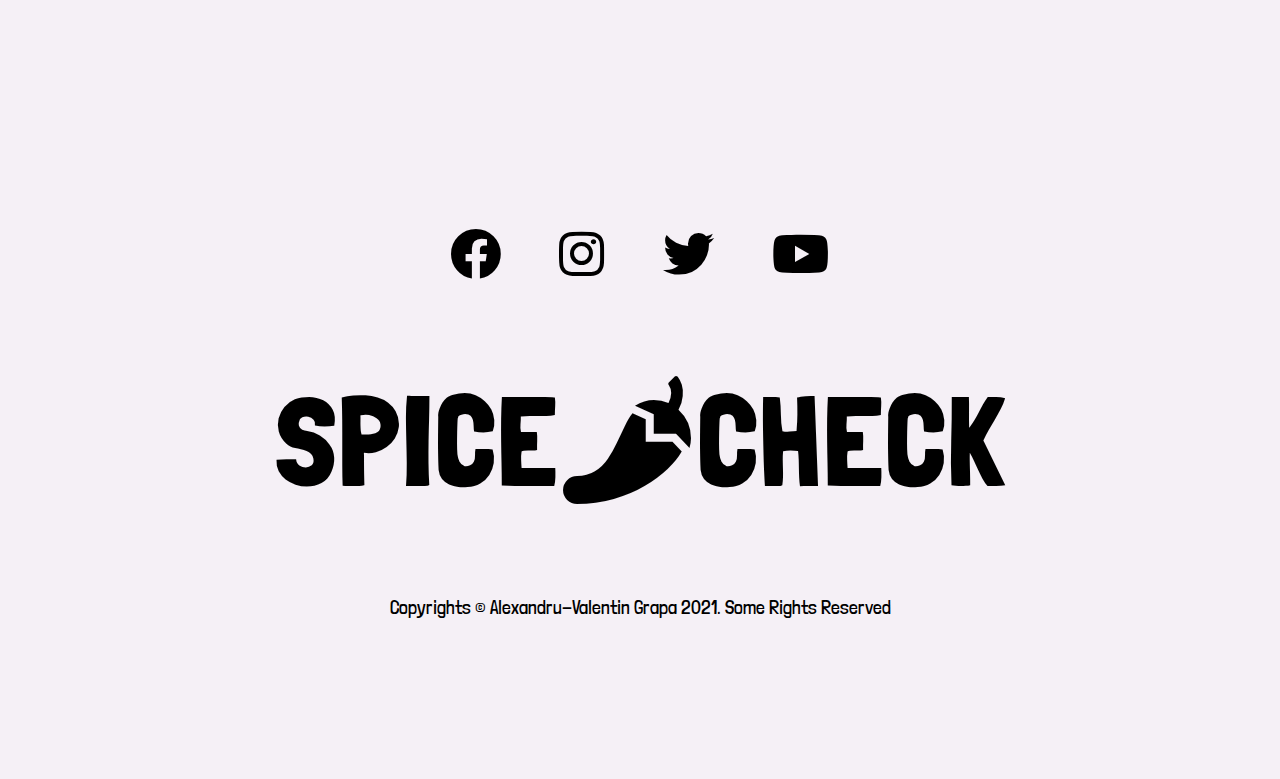
==== commit 37b185df: "Eliminate render-blocking resources" ====
--- a/index.html
+++ b/index.html
@@ -8,12 +8,6 @@
     <link
       rel="stylesheet"
       href="https://use.fontawesome.com/releases/v5.15.2/css/all.css"
-      integrity="sha384-vSIIfh2YWi9wW0r9iZe7RJPrKwp6bG+s9QZMoITbCckVJqGCCRhc+ccxNcdpHuYu"
-      crossorigin="anonymous"
-    />
-    <link
-      href="https://fonts.googleapis.com/css2?family=Londrina+Solid:wght@100;300;400;900&display=swap"
-      rel="stylesheet"
     />
     <link
       rel="stylesheet"
--- a/assets/css/style.css
+++ b/assets/css/style.css
@@ -1,5 +1,10 @@
 /* ------------------------ INDEX.HTML ------------------------ */
 /* ------------------------------------------------------------- */
+
+/* GOOGLE FONT IMPORT; weight: 300,400,900 */
+
+@import url('https://fonts.googleapis.com/css2?family=Londrina+Solid:wght@300;400;900&display=swap');
+
 * {
     box-sizing: border-box;
     margin: 0;
@@ -9,7 +14,6 @@
 }
 
 /* NAVIGATION BAR */
-
 .navbar {
     background: #F5F0F6;
     height: 80px;
@@ -82,9 +86,7 @@
     transition: all 0.4s ease;
 }
 
-
 /* NAVBAR - MEDIA QUERIES */
-
 @media screen and (max-width: 960px) {
     .navbar__container {
         display: flex;
@@ -159,7 +161,6 @@
 
     /*  Function to turn the hamburger menu bars into a cross when actioned;
     credits: https://www.geeksforgeeks.org/how-to-convert-the-hamburger-icon-of-navigation-menu-to-x-on-click/ */
-
     #mobile__menu.is-active .bar:nth-child(2) {
         opacity: 0;
     }
@@ -180,7 +181,6 @@
 }
 
 /* HERO SECTION */
-
 .main {
     background-color: #F5F0F6;
 }
@@ -254,7 +254,6 @@
     width: 90%;
 }
 
-
 /* HERO SECTION - MEDIA QUERIES */
 @media screen and (max-width: 960px) {
     .main__container {
@@ -328,7 +327,6 @@
 }
 
 /* SERVICES SECTION */
-
 .services {
     padding: 40px 0;
     background: #F5F0F6;
@@ -445,7 +443,8 @@
     .services__card {
         width: 300px;
         height: 440px;
-    }   
+    }
+
     .services__card h2 {
         top: 270px;
         left: 20px;
@@ -461,8 +460,8 @@
         top: 370px;
     }
 }
+
 /* ABOUT SECTION */
-
 .about {
     background-color: #F5F0F6;
     height: calc(100vh - 80px);
@@ -576,7 +575,6 @@
 }
 
 /* ABOUT SECTION - MEDIA QUERIES */
-
 @media screen and (max-width: 960px) {
     .about {
         height: 900px;
@@ -770,7 +768,6 @@
 }
 
 /* CONTACT CONTAINER - MEDIA QUERIES */
-
 @media screen and (max-width: 960px) {
     .contact__container {
         grid-template-columns: auto;
@@ -827,7 +824,6 @@
 
 
 /* FOOTER SECTION */
-
 .footer {
     background-color: #F5F0F6;
     padding: 0 80px 40px;
@@ -885,7 +881,6 @@
 }
 
 /* FOOTER SECTION - MEDIA QUERIES */
-
 @media screen and (max-width: 960px) {
     #footer__logo {
         font-size: 6rem;
@@ -1022,7 +1017,6 @@
 
 
 /* RECIPE CONTAINER -- BEFORE */
-
 .recipe__container.before {
     height: auto;
     width: 100%;
@@ -1157,7 +1151,6 @@
 }
 
 /* RECIPE CONTAINER - MEDIA QUERIES */
-
 @media screen and (max-width: 960px) {
     .recipe__container.before .header {    
         margin-top: 8rem;
@@ -1187,7 +1180,6 @@
 
 /* ------------------------ CONTACT.HTML ------------------------ */
 /* ------------------------------------------------------------- */
-
 #contactform__main {
     background-color: #F5F0F6;
     padding: 0 80px;
@@ -1340,7 +1332,6 @@
 }
 
 /* CONTACT.HTML - MEDIA QUERIES */
-
 @media screen and (max-width: 768px) {
     .contact__header {
         font-size: 4rem;
@@ -1349,17 +1340,17 @@
     .form__control {
         font-size: 1.4rem;
         margin-bottom: 0.4rem;
-      }
+    }
     
     .form__control label {
         font-size: 1.4rem;
         margin-bottom: 0.4rem;
-      }
+    }
     
     .form__control input {
         width: 520px;
         font-size: 1.2rem;
-      }
+    }
 
     .form__control textarea {
             width: 520px;
@@ -1466,5 +1457,4 @@
     .social__icon__link {
         font-size: 1.8rem;
     }
-
 }